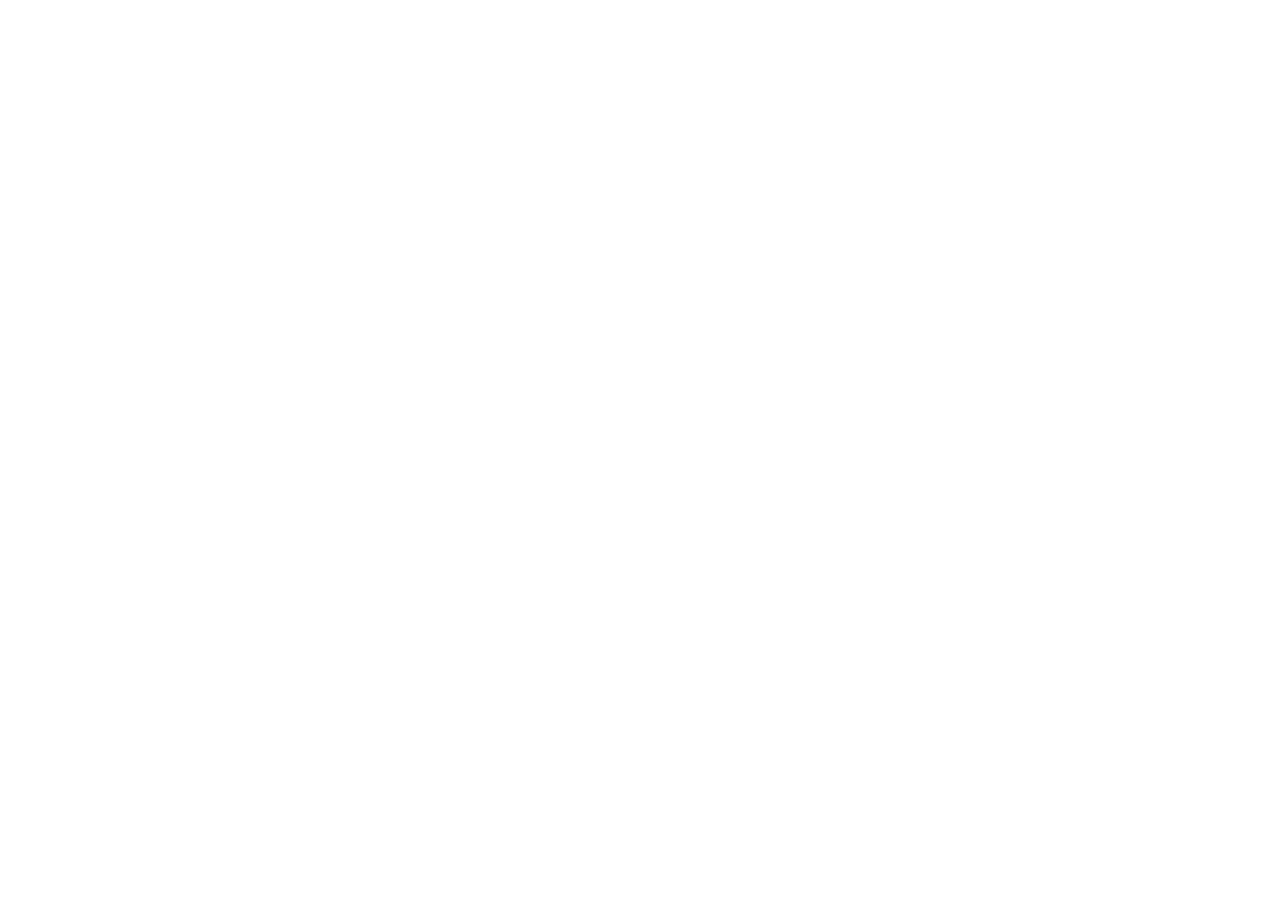
==== index.html @ f2d9a529 "new project" ====
<!DOCTYPE html>
<html lang="en">

<head>
    <meta charset="UTF-8">
    <meta name="viewport" content="width=device-width, initial-scale=1.0">
    <title>Document</title>
</head>

<body>

</body>

</html>
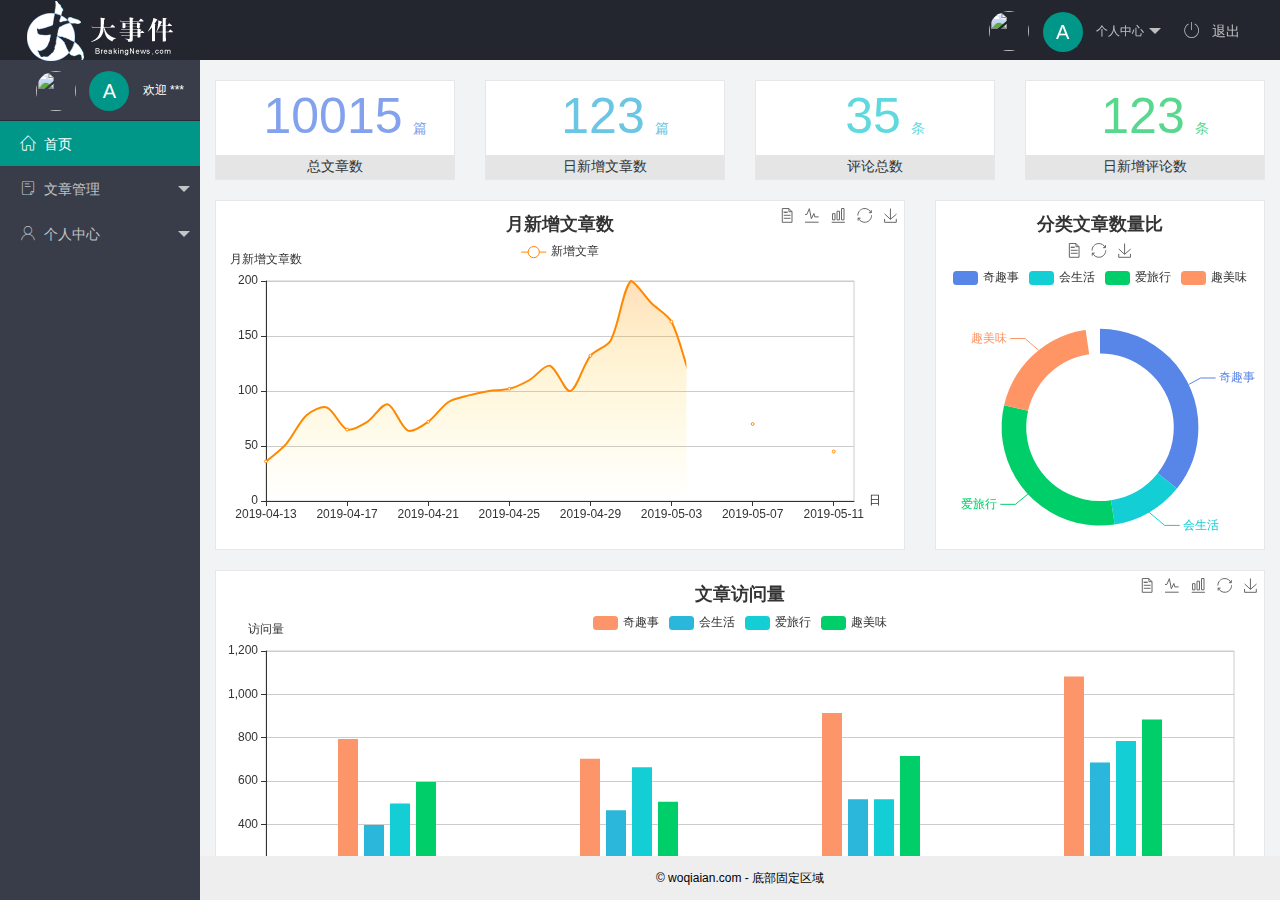
==== commit 29825d9e: "完成了主页功能的开发" ====
--- a/index.html
+++ b/index.html
@@ -4,11 +4,86 @@
 <head>
     <meta charset="UTF-8">
     <meta name="viewport" content="width=device-width, initial-scale=1.0">
-    <title>Document</title>
+    <title>后台主页</title>
+    <!-- 导入layui样式 -->
+    <link rel="stylesheet" href="./assets/lib/layui/css/layui.css" />
+    <!-- 导入第三方字体图标 -->
+    <link rel="stylesheet" href="./assets/fonts/iconfont.css" />
+    <!-- 导入自定义样式 -->
+    <link rel="stylesheet" href="./assets/css/index.css" />
 </head>
 
 <body>
+    <div class="layui-layout layui-layout-admin">
+        <div class="layui-header">
+            <div class="layui-logo">
+                <img src="./assets/images/logo.png" alt="">
+            </div>
+            <!-- 头部区域（可配合layui已有的水平导航） -->
+            <ul class="layui-nav layui-layout-right">
+                <li class="layui-nav-item">
+                    <a href="javascript:;" class="userinfo">
+                        <img src="http://t.cn/RCzsdCq" class="layui-nav-img">
+                        <span class="text-avatar">A</span> 个人中心
+                    </a>
+                    <dl class="layui-nav-child">
+                        <dd><a href="">基本资料</a></dd>
+                        <dd><a href="">更换头象</a></dd>
+                        <dd><a href="">重置密码</a></dd>
+                    </dl>
+                </li>
+                <li class="layui-nav-item"><a href="javascript:;" id="btnLogout"><span class="iconfont icon-tuichu"></span> 退出</a></li>
+            </ul>
+        </div>
 
+        <div class="layui-side layui-bg-black">
+            <div class="layui-side-scroll">
+                <div class="userinfo">
+                    <img src="http://t.cn/RCzsdCq" class="layui-nav-img">
+                    <span class="text-avatar">A</span>
+                    <span id="welcome">欢迎 ***</span>
+                </div>
+                <!-- 左侧导航区域（可配合layui已有的垂直导航） -->
+                <ul class="layui-nav layui-nav-tree" lay-shrink="all">
+                    <li class="layui-nav-item layui-this"><a href="./home/dashboard.html" target="fm"><span class="iconfont icon-home"></span>首页</a></li>
+                    <li class="layui-nav-item">
+                        <a class="" href="javascript:;"><span class="iconfont icon-16"></span>文章管理</a>
+                        <dl class="layui-nav-child">
+                            <dd><a href="javascript:;"><i class="layui-icon layui-icon-app"></i>   文章类别</a></dd>
+                            <dd><a href="javascript:;"><i class="layui-icon layui-icon-app"></i>   文章列表</a></dd>
+                            <dd><a href="javascript:;"><i class="layui-icon layui-icon-app"></i>   文章发布</a></dd>
+                        </dl>
+                    </li>
+                    <li class="layui-nav-item">
+                        <a href="javascript:;"><span class="iconfont icon-user"></span>个人中心</a>
+                        <dl class="layui-nav-child">
+                            <dd><a href="javascript:;"><i class="layui-icon layui-icon-app"></i>   基本资料</a></dd>
+                            <dd><a href="javascript:;"><i class="layui-icon layui-icon-app"></i>   更换头象</a></dd>
+                            <dd><a href="javascript:;"><i class="layui-icon layui-icon-app"></i>   重置密码</a></dd>
+                        </dl>
+                    </li>
+                </ul>
+            </div>
+        </div>
+
+        <div class="layui-body">
+            <!-- 内容主体区域 -->
+            <iframe name="fm" src="./home/dashboard.html" frameborder="0"></iframe>
+        </div>
+
+        <div class="layui-footer">
+            <!-- 底部固定区域 -->
+            © woqiaian.com - 底部固定区域
+        </div>
+    </div>
+
+    <!-- 导入layui  -->
+    <script src="./assets/lib/layui/layui.all.js"></script>
+    <!-- 导入jquery  -->
+    <script src="./assets/lib/jquery.js"></script>
+    <script src="./assets/js/baseAPI.js"></script>
+    <!-- 导入自定义js  -->
+    <script src="./assets/js/index.js"></script>
 </body>
 
 </html>--- a/assets/lib/layui/css/layui.css
+++ b/assets/lib/layui/css/layui.css
@@ -0,0 +1,2 @@
+/** layui-v2.5.5 MIT License By https://www.layui.com */
+ .layui-inline,img{display:inline-block;vertical-align:middle}h1,h2,h3,h4,h5,h6{font-weight:400}.layui-edge,.layui-header,.layui-inline,.layui-main{position:relative}.layui-body,.layui-edge,.layui-elip{overflow:hidden}.layui-btn,.layui-edge,.layui-inline,img{vertical-align:middle}.layui-btn,.layui-disabled,.layui-icon,.layui-unselect{-moz-user-select:none;-webkit-user-select:none;-ms-user-select:none}.layui-elip,.layui-form-checkbox span,.layui-form-pane .layui-form-label{text-overflow:ellipsis;white-space:nowrap}.layui-breadcrumb,.layui-tree-btnGroup{visibility:hidden}blockquote,body,button,dd,div,dl,dt,form,h1,h2,h3,h4,h5,h6,input,li,ol,p,pre,td,textarea,th,ul{margin:0;padding:0;-webkit-tap-highlight-color:rgba(0,0,0,0)}a:active,a:hover{outline:0}img{border:none}li{list-style:none}table{border-collapse:collapse;border-spacing:0}h4,h5,h6{font-size:100%}button,input,optgroup,option,select,textarea{font-family:inherit;font-size:inherit;font-style:inherit;font-weight:inherit;outline:0}pre{white-space:pre-wrap;white-space:-moz-pre-wrap;white-space:-pre-wrap;white-space:-o-pre-wrap;word-wrap:break-word}body{line-height:24px;font:14px Helvetica Neue,Helvetica,PingFang SC,Tahoma,Arial,sans-serif}hr{height:1px;margin:10px 0;border:0;clear:both}a{color:#333;text-decoration:none}a:hover{color:#777}a cite{font-style:normal;*cursor:pointer}.layui-border-box,.layui-border-box *{box-sizing:border-box}.layui-box,.layui-box *{box-sizing:content-box}.layui-clear{clear:both;*zoom:1}.layui-clear:after{content:'\20';clear:both;*zoom:1;display:block;height:0}.layui-inline{*display:inline;*zoom:1}.layui-edge{display:inline-block;width:0;height:0;border-width:6px;border-style:dashed;border-color:transparent}.layui-edge-top{top:-4px;border-bottom-color:#999;border-bottom-style:solid}.layui-edge-right{border-left-color:#999;border-left-style:solid}.layui-edge-bottom{top:2px;border-top-color:#999;border-top-style:solid}.layui-edge-left{border-right-color:#999;border-right-style:solid}.layui-disabled,.layui-disabled:hover{color:#d2d2d2!important;cursor:not-allowed!important}.layui-circle{border-radius:100%}.layui-show{display:block!important}.layui-hide{display:none!important}@font-face{font-family:layui-icon;src:url(../font/iconfont.eot?v=250);src:url(../font/iconfont.eot?v=250#iefix) format('embedded-opentype'),url(../font/iconfont.woff2?v=250) format('woff2'),url(../font/iconfont.woff?v=250) format('woff'),url(../font/iconfont.ttf?v=250) format('truetype'),url(../font/iconfont.svg?v=250#layui-icon) format('svg')}.layui-icon{font-family:layui-icon!important;font-size:16px;font-style:normal;-webkit-font-smoothing:antialiased;-moz-osx-font-smoothing:grayscale}.layui-icon-reply-fill:before{content:"\e611"}.layui-icon-set-fill:before{content:"\e614"}.layui-icon-menu-fill:before{content:"\e60f"}.layui-icon-search:before{content:"\e615"}.layui-icon-share:before{content:"\e641"}.layui-icon-set-sm:before{content:"\e620"}.layui-icon-engine:before{content:"\e628"}.layui-icon-close:before{content:"\1006"}.layui-icon-close-fill:before{content:"\1007"}.layui-icon-chart-screen:before{content:"\e629"}.layui-icon-star:before{content:"\e600"}.layui-icon-circle-dot:before{content:"\e617"}.layui-icon-chat:before{content:"\e606"}.layui-icon-release:before{content:"\e609"}.layui-icon-list:before{content:"\e60a"}.layui-icon-chart:before{content:"\e62c"}.layui-icon-ok-circle:before{content:"\1005"}.layui-icon-layim-theme:before{content:"\e61b"}.layui-icon-table:before{content:"\e62d"}.layui-icon-right:before{content:"\e602"}.layui-icon-left:before{content:"\e603"}.layui-icon-cart-simple:before{content:"\e698"}.layui-icon-face-cry:before{content:"\e69c"}.layui-icon-face-smile:before{content:"\e6af"}.layui-icon-survey:before{content:"\e6b2"}.layui-icon-tree:before{content:"\e62e"}.layui-icon-upload-circle:before{content:"\e62f"}.layui-icon-add-circle:before{content:"\e61f"}.layui-icon-download-circle:before{content:"\e601"}.layui-icon-templeate-1:before{content:"\e630"}.layui-icon-util:before{content:"\e631"}.layui-icon-face-surprised:before{content:"\e664"}.layui-icon-edit:before{content:"\e642"}.layui-icon-speaker:before{content:"\e645"}.layui-icon-down:before{content:"\e61a"}.layui-icon-file:before{content:"\e621"}.layui-icon-layouts:before{content:"\e632"}.layui-icon-rate-half:before{content:"\e6c9"}.layui-icon-add-circle-fine:before{content:"\e608"}.layui-icon-prev-circle:before{content:"\e633"}.layui-icon-read:before{content:"\e705"}.layui-icon-404:before{content:"\e61c"}.layui-icon-carousel:before{content:"\e634"}.layui-icon-help:before{content:"\e607"}.layui-icon-code-circle:before{content:"\e635"}.layui-icon-water:before{content:"\e636"}.layui-icon-username:before{content:"\e66f"}.layui-icon-find-fill:before{content:"\e670"}.layui-icon-about:before{content:"\e60b"}.layui-icon-location:before{content:"\e715"}.layui-icon-up:before{content:"\e619"}.layui-icon-pause:before{content:"\e651"}.layui-icon-date:before{content:"\e637"}.layui-icon-layim-uploadfile:before{content:"\e61d"}.layui-icon-delete:before{content:"\e640"}.layui-icon-play:before{content:"\e652"}.layui-icon-top:before{content:"\e604"}.layui-icon-friends:before{content:"\e612"}.layui-icon-refresh-3:before{content:"\e9aa"}.layui-icon-ok:before{content:"\e605"}.layui-icon-layer:before{content:"\e638"}.layui-icon-face-smile-fine:before{content:"\e60c"}.layui-icon-dollar:before{content:"\e659"}.layui-icon-group:before{content:"\e613"}.layui-icon-layim-download:before{content:"\e61e"}.layui-icon-picture-fine:before{content:"\e60d"}.layui-icon-link:before{content:"\e64c"}.layui-icon-diamond:before{content:"\e735"}.layui-icon-log:before{content:"\e60e"}.layui-icon-rate-solid:before{content:"\e67a"}.layui-icon-fonts-del:before{content:"\e64f"}.layui-icon-unlink:before{content:"\e64d"}.layui-icon-fonts-clear:before{content:"\e639"}.layui-icon-triangle-r:before{content:"\e623"}.layui-icon-circle:before{content:"\e63f"}.layui-icon-radio:before{content:"\e643"}.layui-icon-align-center:before{content:"\e647"}.layui-icon-align-right:before{content:"\e648"}.layui-icon-align-left:before{content:"\e649"}.layui-icon-loading-1:before{content:"\e63e"}.layui-icon-return:before{content:"\e65c"}.layui-icon-fonts-strong:before{content:"\e62b"}.layui-icon-upload:before{content:"\e67c"}.layui-icon-dialogue:before{content:"\e63a"}.layui-icon-video:before{content:"\e6ed"}.layui-icon-headset:before{content:"\e6fc"}.layui-icon-cellphone-fine:before{content:"\e63b"}.layui-icon-add-1:before{content:"\e654"}.layui-icon-face-smile-b:before{content:"\e650"}.layui-icon-fonts-html:before{content:"\e64b"}.layui-icon-form:before{content:"\e63c"}.layui-icon-cart:before{content:"\e657"}.layui-icon-camera-fill:before{content:"\e65d"}.layui-icon-tabs:before{content:"\e62a"}.layui-icon-fonts-code:before{content:"\e64e"}.layui-icon-fire:before{content:"\e756"}.layui-icon-set:before{content:"\e716"}.layui-icon-fonts-u:before{content:"\e646"}.layui-icon-triangle-d:before{content:"\e625"}.layui-icon-tips:before{content:"\e702"}.layui-icon-picture:before{content:"\e64a"}.layui-icon-more-vertical:before{content:"\e671"}.layui-icon-flag:before{content:"\e66c"}.layui-icon-loading:before{content:"\e63d"}.layui-icon-fonts-i:before{content:"\e644"}.layui-icon-refresh-1:before{content:"\e666"}.layui-icon-rmb:before{content:"\e65e"}.layui-icon-home:before{content:"\e68e"}.layui-icon-user:before{content:"\e770"}.layui-icon-notice:before{content:"\e667"}.layui-icon-login-weibo:before{content:"\e675"}.layui-icon-voice:before{content:"\e688"}.layui-icon-upload-drag:before{content:"\e681"}.layui-icon-login-qq:before{content:"\e676"}.layui-icon-snowflake:before{content:"\e6b1"}.layui-icon-file-b:before{content:"\e655"}.layui-icon-template:before{content:"\e663"}.layui-icon-auz:before{content:"\e672"}.layui-icon-console:before{content:"\e665"}.layui-icon-app:before{content:"\e653"}.layui-icon-prev:before{content:"\e65a"}.layui-icon-website:before{content:"\e7ae"}.layui-icon-next:before{content:"\e65b"}.layui-icon-component:before{content:"\e857"}.layui-icon-more:before{content:"\e65f"}.layui-icon-login-wechat:before{content:"\e677"}.layui-icon-shrink-right:before{content:"\e668"}.layui-icon-spread-left:before{content:"\e66b"}.layui-icon-camera:before{content:"\e660"}.layui-icon-note:before{content:"\e66e"}.layui-icon-refresh:before{content:"\e669"}.layui-icon-female:before{content:"\e661"}.layui-icon-male:before{content:"\e662"}.layui-icon-password:before{content:"\e673"}.layui-icon-senior:before{content:"\e674"}.layui-icon-theme:before{content:"\e66a"}.layui-icon-tread:before{content:"\e6c5"}.layui-icon-praise:before{content:"\e6c6"}.layui-icon-star-fill:before{content:"\e658"}.layui-icon-rate:before{content:"\e67b"}.layui-icon-template-1:before{content:"\e656"}.layui-icon-vercode:before{content:"\e679"}.layui-icon-cellphone:before{content:"\e678"}.layui-icon-screen-full:before{content:"\e622"}.layui-icon-screen-restore:before{content:"\e758"}.layui-icon-cols:before{content:"\e610"}.layui-icon-export:before{content:"\e67d"}.layui-icon-print:before{content:"\e66d"}.layui-icon-slider:before{content:"\e714"}.layui-icon-addition:before{content:"\e624"}.layui-icon-subtraction:before{content:"\e67e"}.layui-icon-service:before{content:"\e626"}.layui-icon-transfer:before{content:"\e691"}.layui-main{width:1140px;margin:0 auto}.layui-header{z-index:1000;height:60px}.layui-header a:hover{transition:all .5s;-webkit-transition:all .5s}.layui-side{position:fixed;left:0;top:0;bottom:0;z-index:999;width:200px;overflow-x:hidden}.layui-side-scroll{position:relative;width:220px;height:100%;overflow-x:hidden}.layui-body{position:absolute;left:200px;right:0;top:0;bottom:0;z-index:998;width:auto;overflow-y:auto;box-sizing:border-box}.layui-layout-body{overflow:hidden}.layui-layout-admin .layui-header{background-color:#23262E}.layui-layout-admin .layui-side{top:60px;width:200px;overflow-x:hidden}.layui-layout-admin .layui-body{position:fixed;top:60px;bottom:44px}.layui-layout-admin .layui-main{width:auto;margin:0 15px}.layui-layout-admin .layui-footer{position:fixed;left:200px;right:0;bottom:0;height:44px;line-height:44px;padding:0 15px;background-color:#eee}.layui-layout-admin .layui-logo{position:absolute;left:0;top:0;width:200px;height:100%;line-height:60px;text-align:center;color:#009688;font-size:16px}.layui-layout-admin .layui-header .layui-nav{background:0 0}.layui-layout-left{position:absolute!important;left:200px;top:0}.layui-layout-right{position:absolute!important;right:0;top:0}.layui-container{position:relative;margin:0 auto;padding:0 15px;box-sizing:border-box}.layui-fluid{position:relative;margin:0 auto;padding:0 15px}.layui-row:after,.layui-row:before{content:'';display:block;clear:both}.layui-col-lg1,.layui-col-lg10,.layui-col-lg11,.layui-col-lg12,.layui-col-lg2,.layui-col-lg3,.layui-col-lg4,.layui-col-lg5,.layui-col-lg6,.layui-col-lg7,.layui-col-lg8,.layui-col-lg9,.layui-col-md1,.layui-col-md10,.layui-col-md11,.layui-col-md12,.layui-col-md2,.layui-col-md3,.layui-col-md4,.layui-col-md5,.layui-col-md6,.layui-col-md7,.layui-col-md8,.layui-col-md9,.layui-col-sm1,.layui-col-sm10,.layui-col-sm11,.layui-col-sm12,.layui-col-sm2,.layui-col-sm3,.layui-col-sm4,.layui-col-sm5,.layui-col-sm6,.layui-col-sm7,.layui-col-sm8,.layui-col-sm9,.layui-col-xs1,.layui-col-xs10,.layui-col-xs11,.layui-col-xs12,.layui-col-xs2,.layui-col-xs3,.layui-col-xs4,.layui-col-xs5,.layui-col-xs6,.layui-col-xs7,.layui-col-xs8,.layui-col-xs9{position:relative;display:block;box-sizing:border-box}.layui-col-xs1,.layui-col-xs10,.layui-col-xs11,.layui-col-xs12,.layui-col-xs2,.layui-col-xs3,.layui-col-xs4,.layui-col-xs5,.layui-col-xs6,.layui-col-xs7,.layui-col-xs8,.layui-col-xs9{float:left}.layui-col-xs1{width:8.33333333%}.layui-col-xs2{width:16.66666667%}.layui-col-xs3{width:25%}.layui-col-xs4{width:33.33333333%}.layui-col-xs5{width:41.66666667%}.layui-col-xs6{width:50%}.layui-col-xs7{width:58.33333333%}.layui-col-xs8{width:66.66666667%}.layui-col-xs9{width:75%}.layui-col-xs10{width:83.33333333%}.layui-col-xs11{width:91.66666667%}.layui-col-xs12{width:100%}.layui-col-xs-offset1{margin-left:8.33333333%}.layui-col-xs-offset2{margin-left:16.66666667%}.layui-col-xs-offset3{margin-left:25%}.layui-col-xs-offset4{margin-left:33.33333333%}.layui-col-xs-offset5{margin-left:41.66666667%}.layui-col-xs-offset6{margin-left:50%}.layui-col-xs-offset7{margin-left:58.33333333%}.layui-col-xs-offset8{margin-left:66.66666667%}.layui-col-xs-offset9{margin-left:75%}.layui-col-xs-offset10{margin-left:83.33333333%}.layui-col-xs-offset11{margin-left:91.66666667%}.layui-col-xs-offset12{margin-left:100%}@media screen and (max-width:768px){.layui-hide-xs{display:none!important}.layui-show-xs-block{display:block!important}.layui-show-xs-inline{display:inline!important}.layui-show-xs-inline-block{display:inline-block!important}}@media screen and (min-width:768px){.layui-container{width:750px}.layui-hide-sm{display:none!important}.layui-show-sm-block{display:block!important}.layui-show-sm-inline{display:inline!important}.layui-show-sm-inline-block{display:inline-block!important}.layui-col-sm1,.layui-col-sm10,.layui-col-sm11,.layui-col-sm12,.layui-col-sm2,.layui-col-sm3,.layui-col-sm4,.layui-col-sm5,.layui-col-sm6,.layui-col-sm7,.layui-col-sm8,.layui-col-sm9{float:left}.layui-col-sm1{width:8.33333333%}.layui-col-sm2{width:16.66666667%}.layui-col-sm3{width:25%}.layui-col-sm4{width:33.33333333%}.layui-col-sm5{width:41.66666667%}.layui-col-sm6{width:50%}.layui-col-sm7{width:58.33333333%}.layui-col-sm8{width:66.66666667%}.layui-col-sm9{width:75%}.layui-col-sm10{width:83.33333333%}.layui-col-sm11{width:91.66666667%}.layui-col-sm12{width:100%}.layui-col-sm-offset1{margin-left:8.33333333%}.layui-col-sm-offset2{margin-left:16.66666667%}.layui-col-sm-offset3{margin-left:25%}.layui-col-sm-offset4{margin-left:33.33333333%}.layui-col-sm-offset5{margin-left:41.66666667%}.layui-col-sm-offset6{margin-left:50%}.layui-col-sm-offset7{margin-left:58.33333333%}.layui-col-sm-offset8{margin-left:66.66666667%}.layui-col-sm-offset9{margin-left:75%}.layui-col-sm-offset10{margin-left:83.33333333%}.layui-col-sm-offset11{margin-left:91.66666667%}.layui-col-sm-offset12{margin-left:100%}}@media screen and (min-width:992px){.layui-container{width:970px}.layui-hide-md{display:none!important}.layui-show-md-block{display:block!important}.layui-show-md-inline{display:inline!important}.layui-show-md-inline-block{display:inline-block!important}.layui-col-md1,.layui-col-md10,.layui-col-md11,.layui-col-md12,.layui-col-md2,.layui-col-md3,.layui-col-md4,.layui-col-md5,.layui-col-md6,.layui-col-md7,.layui-col-md8,.layui-col-md9{float:left}.layui-col-md1{width:8.33333333%}.layui-col-md2{width:16.66666667%}.layui-col-md3{width:25%}.layui-col-md4{width:33.33333333%}.layui-col-md5{width:41.66666667%}.layui-col-md6{width:50%}.layui-col-md7{width:58.33333333%}.layui-col-md8{width:66.66666667%}.layui-col-md9{width:75%}.layui-col-md10{width:83.33333333%}.layui-col-md11{width:91.66666667%}.layui-col-md12{width:100%}.layui-col-md-offset1{margin-left:8.33333333%}.layui-col-md-offset2{margin-left:16.66666667%}.layui-col-md-offset3{margin-left:25%}.layui-col-md-offset4{margin-left:33.33333333%}.layui-col-md-offset5{margin-left:41.66666667%}.layui-col-md-offset6{margin-left:50%}.layui-col-md-offset7{margin-left:58.33333333%}.layui-col-md-offset8{margin-left:66.66666667%}.layui-col-md-offset9{margin-left:75%}.layui-col-md-offset10{margin-left:83.33333333%}.layui-col-md-offset11{margin-left:91.66666667%}.layui-col-md-offset12{margin-left:100%}}@media screen and (min-width:1200px){.layui-container{width:1170px}.layui-hide-lg{display:none!important}.layui-show-lg-block{display:block!important}.layui-show-lg-inline{display:inline!important}.layui-show-lg-inline-block{display:inline-block!important}.layui-col-lg1,.layui-col-lg10,.layui-col-lg11,.layui-col-lg12,.layui-col-lg2,.layui-col-lg3,.layui-col-lg4,.layui-col-lg5,.layui-col-lg6,.layui-col-lg7,.layui-col-lg8,.layui-col-lg9{float:left}.layui-col-lg1{width:8.33333333%}.layui-col-lg2{width:16.66666667%}.layui-col-lg3{width:25%}.layui-col-lg4{width:33.33333333%}.layui-col-lg5{width:41.66666667%}.layui-col-lg6{width:50%}.layui-col-lg7{width:58.33333333%}.layui-col-lg8{width:66.66666667%}.layui-col-lg9{width:75%}.layui-col-lg10{width:83.33333333%}.layui-col-lg11{width:91.66666667%}.layui-col-lg12{width:100%}.layui-col-lg-offset1{margin-left:8.33333333%}.layui-col-lg-offset2{margin-left:16.66666667%}.layui-col-lg-offset3{margin-left:25%}.layui-col-lg-offset4{margin-left:33.33333333%}.layui-col-lg-offset5{margin-left:41.66666667%}.layui-col-lg-offset6{margin-left:50%}.layui-col-lg-offset7{margin-left:58.33333333%}.layui-col-lg-offset8{margin-left:66.66666667%}.layui-col-lg-offset9{margin-left:75%}.layui-col-lg-offset10{margin-left:83.33333333%}.layui-col-lg-offset11{margin-left:91.66666667%}.layui-col-lg-offset12{margin-left:100%}}.layui-col-space1{margin:-.5px}.layui-col-space1>*{padding:.5px}.layui-col-space3{margin:-1.5px}.layui-col-space3>*{padding:1.5px}.layui-col-space5{margin:-2.5px}.layui-col-space5>*{padding:2.5px}.layui-col-space8{margin:-3.5px}.layui-col-space8>*{padding:3.5px}.layui-col-space10{margin:-5px}.layui-col-space10>*{padding:5px}.layui-col-space12{margin:-6px}.layui-col-space12>*{padding:6px}.layui-col-space15{margin:-7.5px}.layui-col-space15>*{padding:7.5px}.layui-col-space18{margin:-9px}.layui-col-space18>*{padding:9px}.layui-col-space20{margin:-10px}.layui-col-space20>*{padding:10px}.layui-col-space22{margin:-11px}.layui-col-space22>*{padding:11px}.layui-col-space25{margin:-12.5px}.layui-col-space25>*{padding:12.5px}.layui-col-space30{margin:-15px}.layui-col-space30>*{padding:15px}.layui-btn,.layui-input,.layui-select,.layui-textarea,.layui-upload-button{outline:0;-webkit-appearance:none;transition:all .3s;-webkit-transition:all .3s;box-sizing:border-box}.layui-elem-quote{margin-bottom:10px;padding:15px;line-height:22px;border-left:5px solid #009688;border-radius:0 2px 2px 0;background-color:#f2f2f2}.layui-quote-nm{border-style:solid;border-width:1px 1px 1px 5px;background:0 0}.layui-elem-field{margin-bottom:10px;padding:0;border-width:1px;border-style:solid}.layui-elem-field legend{margin-left:20px;padding:0 10px;font-size:20px;font-weight:300}.layui-field-title{margin:10px 0 20px;border-width:1px 0 0}.layui-field-box{padding:10px 15px}.layui-field-title .layui-field-box{padding:10px 0}.layui-progress{position:relative;height:6px;border-radius:20px;background-color:#e2e2e2}.layui-progress-bar{position:absolute;left:0;top:0;width:0;max-width:100%;height:6px;border-radius:20px;text-align:right;background-color:#5FB878;transition:all .3s;-webkit-transition:all .3s}.layui-progress-big,.layui-progress-big .layui-progress-bar{height:18px;line-height:18px}.layui-progress-text{position:relative;top:-20px;line-height:18px;font-size:12px;color:#666}.layui-progress-big .layui-progress-text{position:static;padding:0 10px;color:#fff}.layui-collapse{border-width:1px;border-style:solid;border-radius:2px}.layui-colla-content,.layui-colla-item{border-top-width:1px;border-top-style:solid}.layui-colla-item:first-child{border-top:none}.layui-colla-title{position:relative;height:42px;line-height:42px;padding:0 15px 0 35px;color:#333;background-color:#f2f2f2;cursor:pointer;font-size:14px;overflow:hidden}.layui-colla-content{display:none;padding:10px 15px;line-height:22px;color:#666}.layui-colla-icon{position:absolute;left:15px;top:0;font-size:14px}.layui-card{margin-bottom:15px;border-radius:2px;background-color:#fff;box-shadow:0 1px 2px 0 rgba(0,0,0,.05)}.layui-card:last-child{margin-bottom:0}.layui-card-header{position:relative;height:42px;line-height:42px;padding:0 15px;border-bottom:1px solid #f6f6f6;color:#333;border-radius:2px 2px 0 0;font-size:14px}.layui-bg-black,.layui-bg-blue,.layui-bg-cyan,.layui-bg-green,.layui-bg-orange,.layui-bg-red{color:#fff!important}.layui-card-body{position:relative;padding:10px 15px;line-height:24px}.layui-card-body[pad15]{padding:15px}.layui-card-body[pad20]{padding:20px}.layui-card-body .layui-table{margin:5px 0}.layui-card .layui-tab{margin:0}.layui-panel-window{position:relative;padding:15px;border-radius:0;border-top:5px solid #E6E6E6;background-color:#fff}.layui-auxiliar-moving{position:fixed;left:0;right:0;top:0;bottom:0;width:100%;height:100%;background:0 0;z-index:9999999999}.layui-form-label,.layui-form-mid,.layui-form-select,.layui-input-block,.layui-input-inline,.layui-textarea{position:relative}.layui-bg-red{background-color:#FF5722!important}.layui-bg-orange{background-color:#FFB800!important}.layui-bg-green{background-color:#009688!important}.layui-bg-cyan{background-color:#2F4056!important}.layui-bg-blue{background-color:#1E9FFF!important}.layui-bg-black{background-color:#393D49!important}.layui-bg-gray{background-color:#eee!important;color:#666!important}.layui-badge-rim,.layui-colla-content,.layui-colla-item,.layui-collapse,.layui-elem-field,.layui-form-pane .layui-form-item[pane],.layui-form-pane .layui-form-label,.layui-input,.layui-layedit,.layui-layedit-tool,.layui-quote-nm,.layui-select,.layui-tab-bar,.layui-tab-card,.layui-tab-title,.layui-tab-title .layui-this:after,.layui-textarea{border-color:#e6e6e6}.layui-timeline-item:before,hr{background-color:#e6e6e6}.layui-text{line-height:22px;font-size:14px;color:#666}.layui-text h1,.layui-text h2,.layui-text h3{font-weight:500;color:#333}.layui-text h1{font-size:30px}.layui-text h2{font-size:24px}.layui-text h3{font-size:18px}.layui-text a:not(.layui-btn){color:#01AAED}.layui-text a:not(.layui-btn):hover{text-decoration:underline}.layui-text ul{padding:5px 0 5px 15px}.layui-text ul li{margin-top:5px;list-style-type:disc}.layui-text em,.layui-word-aux{color:#999!important;padding:0 5px!important}.layui-btn{display:inline-block;height:38px;line-height:38px;padding:0 18px;background-color:#009688;color:#fff;white-space:nowrap;text-align:center;font-size:14px;border:none;border-radius:2px;cursor:pointer}.layui-btn:hover{opacity:.8;filter:alpha(opacity=80);color:#fff}.layui-btn:active{opacity:1;filter:alpha(opacity=100)}.layui-btn+.layui-btn{margin-left:10px}.layui-btn-container{font-size:0}.layui-btn-container .layui-btn{margin-right:10px;margin-bottom:10px}.layui-btn-container .layui-btn+.layui-btn{margin-left:0}.layui-table .layui-btn-container .layui-btn{margin-bottom:9px}.layui-btn-radius{border-radius:100px}.layui-btn .layui-icon{margin-right:3px;font-size:18px;vertical-align:bottom;vertical-align:middle\9}.layui-btn-primary{border:1px solid #C9C9C9;background-color:#fff;color:#555}.layui-btn-primary:hover{border-color:#009688;color:#333}.layui-btn-normal{background-color:#1E9FFF}.layui-btn-warm{background-color:#FFB800}.layui-btn-danger{background-color:#FF5722}.layui-btn-checked{background-color:#5FB878}.layui-btn-disabled,.layui-btn-disabled:active,.layui-btn-disabled:hover{border:1px solid #e6e6e6;background-color:#FBFBFB;color:#C9C9C9;cursor:not-allowed;opacity:1}.layui-btn-lg{height:44px;line-height:44px;padding:0 25px;font-size:16px}.layui-btn-sm{height:30px;line-height:30px;padding:0 10px;font-size:12px}.layui-btn-sm i{font-size:16px!important}.layui-btn-xs{height:22px;line-height:22px;padding:0 5px;font-size:12px}.layui-btn-xs i{font-size:14px!important}.layui-btn-group{display:inline-block;vertical-align:middle;font-size:0}.layui-btn-group .layui-btn{margin-left:0!important;margin-right:0!important;border-left:1px solid rgba(255,255,255,.5);border-radius:0}.layui-btn-group .layui-btn-primary{border-left:none}.layui-btn-group .layui-btn-primary:hover{border-color:#C9C9C9;color:#009688}.layui-btn-group .layui-btn:first-child{border-left:none;border-radius:2px 0 0 2px}.layui-btn-group .layui-btn-primary:first-child{border-left:1px solid #c9c9c9}.layui-btn-group .layui-btn:last-child{border-radius:0 2px 2px 0}.layui-btn-group .layui-btn+.layui-btn{margin-left:0}.layui-btn-group+.layui-btn-group{margin-left:10px}.layui-btn-fluid{width:100%}.layui-input,.layui-select,.layui-textarea{height:38px;line-height:1.3;line-height:38px\9;border-width:1px;border-style:solid;background-color:#fff;border-radius:2px}.layui-input::-webkit-input-placeholder,.layui-select::-webkit-input-placeholder,.layui-textarea::-webkit-input-placeholder{line-height:1.3}.layui-input,.layui-textarea{display:block;width:100%;padding-left:10px}.layui-input:hover,.layui-textarea:hover{border-color:#D2D2D2!important}.layui-input:focus,.layui-textarea:focus{border-color:#C9C9C9!important}.layui-textarea{min-height:100px;height:auto;line-height:20px;padding:6px 10px;resize:vertical}.layui-select{padding:0 10px}.layui-form input[type=checkbox],.layui-form input[type=radio],.layui-form select{display:none}.layui-form [lay-ignore]{display:initial}.layui-form-item{margin-bottom:15px;clear:both;*zoom:1}.layui-form-item:after{content:'\20';clear:both;*zoom:1;display:block;height:0}.layui-form-label{float:left;display:block;padding:9px 15px;width:80px;font-weight:400;line-height:20px;text-align:right}.layui-form-label-col{display:block;float:none;padding:9px 0;line-height:20px;text-align:left}.layui-form-item .layui-inline{margin-bottom:5px;margin-right:10px}.layui-input-block{margin-left:110px;min-height:36px}.layui-input-inline{display:inline-block;vertical-align:middle}.layui-form-item .layui-input-inline{float:left;width:190px;margin-right:10px}.layui-form-text .layui-input-inline{width:auto}.layui-form-mid{float:left;display:block;padding:9px 0!important;line-height:20px;margin-right:10px}.layui-form-danger+.layui-form-select .layui-input,.layui-form-danger:focus{border-color:#FF5722!important}.layui-form-select .layui-input{padding-right:30px;cursor:pointer}.layui-form-select .layui-edge{position:absolute;right:10px;top:50%;margin-top:-3px;cursor:pointer;border-width:6px;border-top-color:#c2c2c2;border-top-style:solid;transition:all .3s;-webkit-transition:all .3s}.layui-form-select dl{display:none;position:absolute;left:0;top:42px;padding:5px 0;z-index:899;min-width:100%;border:1px solid #d2d2d2;max-height:300px;overflow-y:auto;background-color:#fff;border-radius:2px;box-shadow:0 2px 4px rgba(0,0,0,.12);box-sizing:border-box}.layui-form-select dl dd,.layui-form-select dl dt{padding:0 10px;line-height:36px;white-space:nowrap;overflow:hidden;text-overflow:ellipsis}.layui-form-select dl dt{font-size:12px;color:#999}.layui-form-select dl dd{cursor:pointer}.layui-form-select dl dd:hover{background-color:#f2f2f2;-webkit-transition:.5s all;transition:.5s all}.layui-form-select .layui-select-group dd{padding-left:20px}.layui-form-select dl dd.layui-select-tips{padding-left:10px!important;color:#999}.layui-form-select dl dd.layui-this{background-color:#5FB878;color:#fff}.layui-form-checkbox,.layui-form-select dl dd.layui-disabled{background-color:#fff}.layui-form-selected dl{display:block}.layui-form-checkbox,.layui-form-checkbox *,.layui-form-switch{display:inline-block;vertical-align:middle}.layui-form-selected .layui-edge{margin-top:-9px;-webkit-transform:rotate(180deg);transform:rotate(180deg);margin-top:-3px\9}:root .layui-form-selected .layui-edge{margin-top:-9px\0/IE9}.layui-form-selectup dl{top:auto;bottom:42px}.layui-select-none{margin:5px 0;text-align:center;color:#999}.layui-select-disabled .layui-disabled{border-color:#eee!important}.layui-select-disabled .layui-edge{border-top-color:#d2d2d2}.layui-form-checkbox{position:relative;height:30px;line-height:30px;margin-right:10px;padding-right:30px;cursor:pointer;font-size:0;-webkit-transition:.1s linear;transition:.1s linear;box-sizing:border-box}.layui-form-checkbox span{padding:0 10px;height:100%;font-size:14px;border-radius:2px 0 0 2px;background-color:#d2d2d2;color:#fff;overflow:hidden}.layui-form-checkbox:hover span{background-color:#c2c2c2}.layui-form-checkbox i{position:absolute;right:0;top:0;width:30px;height:28px;border:1px solid #d2d2d2;border-left:none;border-radius:0 2px 2px 0;color:#fff;font-size:20px;text-align:center}.layui-form-checkbox:hover i{border-color:#c2c2c2;color:#c2c2c2}.layui-form-checked,.layui-form-checked:hover{border-color:#5FB878}.layui-form-checked span,.layui-form-checked:hover span{background-color:#5FB878}.layui-form-checked i,.layui-form-checked:hover i{color:#5FB878}.layui-form-item .layui-form-checkbox{margin-top:4px}.layui-form-checkbox[lay-skin=primary]{height:auto!important;line-height:normal!important;min-width:18px;min-height:18px;border:none!important;margin-right:0;padding-left:28px;padding-right:0;background:0 0}.layui-form-checkbox[lay-skin=primary] span{padding-left:0;padding-right:15px;line-height:18px;background:0 0;color:#666}.layui-form-checkbox[lay-skin=primary] i{right:auto;left:0;width:16px;height:16px;line-height:16px;border:1px solid #d2d2d2;font-size:12px;border-radius:2px;background-color:#fff;-webkit-transition:.1s linear;transition:.1s linear}.layui-form-checkbox[lay-skin=primary]:hover i{border-color:#5FB878;color:#fff}.layui-form-checked[lay-skin=primary] i{border-color:#5FB878!important;background-color:#5FB878;color:#fff}.layui-checkbox-disbaled[lay-skin=primary] span{background:0 0!important;color:#c2c2c2}.layui-checkbox-disbaled[lay-skin=primary]:hover i{border-color:#d2d2d2}.layui-form-item .layui-form-checkbox[lay-skin=primary]{margin-top:10px}.layui-form-switch{position:relative;height:22px;line-height:22px;min-width:35px;padding:0 5px;margin-top:8px;border:1px solid #d2d2d2;border-radius:20px;cursor:pointer;background-color:#fff;-webkit-transition:.1s linear;transition:.1s linear}.layui-form-switch i{position:absolute;left:5px;top:3px;width:16px;height:16px;border-radius:20px;background-color:#d2d2d2;-webkit-transition:.1s linear;transition:.1s linear}.layui-form-switch em{position:relative;top:0;width:25px;margin-left:21px;padding:0!important;text-align:center!important;color:#999!important;font-style:normal!important;font-size:12px}.layui-form-onswitch{border-color:#5FB878;background-color:#5FB878}.layui-checkbox-disbaled,.layui-checkbox-disbaled i{border-color:#e2e2e2!important}.layui-form-onswitch i{left:100%;margin-left:-21px;background-color:#fff}.layui-form-onswitch em{margin-left:5px;margin-right:21px;color:#fff!important}.layui-checkbox-disbaled span{background-color:#e2e2e2!important}.layui-checkbox-disbaled:hover i{color:#fff!important}[lay-radio]{display:none}.layui-form-radio,.layui-form-radio *{display:inline-block;vertical-align:middle}.layui-form-radio{line-height:28px;margin:6px 10px 0 0;padding-right:10px;cursor:pointer;font-size:0}.layui-form-radio *{font-size:14px}.layui-form-radio>i{margin-right:8px;font-size:22px;color:#c2c2c2}.layui-form-radio>i:hover,.layui-form-radioed>i{color:#5FB878}.layui-radio-disbaled>i{color:#e2e2e2!important}.layui-form-pane .layui-form-label{width:110px;padding:8px 15px;height:38px;line-height:20px;border-width:1px;border-style:solid;border-radius:2px 0 0 2px;text-align:center;background-color:#FBFBFB;overflow:hidden;box-sizing:border-box}.layui-form-pane .layui-input-inline{margin-left:-1px}.layui-form-pane .layui-input-block{margin-left:110px;left:-1px}.layui-form-pane .layui-input{border-radius:0 2px 2px 0}.layui-form-pane .layui-form-text .layui-form-label{float:none;width:100%;border-radius:2px;box-sizing:border-box;text-align:left}.layui-form-pane .layui-form-text .layui-input-inline{display:block;margin:0;top:-1px;clear:both}.layui-form-pane .layui-form-text .layui-input-block{margin:0;left:0;top:-1px}.layui-form-pane .layui-form-text .layui-textarea{min-height:100px;border-radius:0 0 2px 2px}.layui-form-pane .layui-form-checkbox{margin:4px 0 4px 10px}.layui-form-pane .layui-form-radio,.layui-form-pane .layui-form-switch{margin-top:6px;margin-left:10px}.layui-form-pane .layui-form-item[pane]{position:relative;border-width:1px;border-style:solid}.layui-form-pane .layui-form-item[pane] .layui-form-label{position:absolute;left:0;top:0;height:100%;border-width:0 1px 0 0}.layui-form-pane .layui-form-item[pane] .layui-input-inline{margin-left:110px}@media screen and (max-width:450px){.layui-form-item .layui-form-label{text-overflow:ellipsis;overflow:hidden;white-space:nowrap}.layui-form-item .layui-inline{display:block;margin-right:0;margin-bottom:20px;clear:both}.layui-form-item .layui-inline:after{content:'\20';clear:both;display:block;height:0}.layui-form-item .layui-input-inline{display:block;float:none;left:-3px;width:auto;margin:0 0 10px 112px}.layui-form-item .layui-input-inline+.layui-form-mid{margin-left:110px;top:-5px;padding:0}.layui-form-item .layui-form-checkbox{margin-right:5px;margin-bottom:5px}}.layui-layedit{border-width:1px;border-style:solid;border-radius:2px}.layui-layedit-tool{padding:3px 5px;border-bottom-width:1px;border-bottom-style:solid;font-size:0}.layedit-tool-fixed{position:fixed;top:0;border-top:1px solid #e2e2e2}.layui-layedit-tool .layedit-tool-mid,.layui-layedit-tool .layui-icon{display:inline-block;vertical-align:middle;text-align:center;font-size:14px}.layui-layedit-tool .layui-icon{position:relative;width:32px;height:30px;line-height:30px;margin:3px 5px;color:#777;cursor:pointer;border-radius:2px}.layui-layedit-tool .layui-icon:hover{color:#393D49}.layui-layedit-tool .layui-icon:active{color:#000}.layui-layedit-tool .layedit-tool-active{background-color:#e2e2e2;color:#000}.layui-layedit-tool .layui-disabled,.layui-layedit-tool .layui-disabled:hover{color:#d2d2d2;cursor:not-allowed}.layui-layedit-tool .layedit-tool-mid{width:1px;height:18px;margin:0 10px;background-color:#d2d2d2}.layedit-tool-html{width:50px!important;font-size:30px!important}.layedit-tool-b,.layedit-tool-code,.layedit-tool-help{font-size:16px!important}.layedit-tool-d,.layedit-tool-face,.layedit-tool-image,.layedit-tool-unlink{font-size:18px!important}.layedit-tool-image input{position:absolute;font-size:0;left:0;top:0;width:100%;height:100%;opacity:.01;filter:Alpha(opacity=1);cursor:pointer}.layui-layedit-iframe iframe{display:block;width:100%}#LAY_layedit_code{overflow:hidden}.layui-laypage{display:inline-block;*display:inline;*zoom:1;vertical-align:middle;margin:10px 0;font-size:0}.layui-laypage>a:first-child,.layui-laypage>a:first-child em{border-radius:2px 0 0 2px}.layui-laypage>a:last-child,.layui-laypage>a:last-child em{border-radius:0 2px 2px 0}.layui-laypage>:first-child{margin-left:0!important}.layui-laypage>:last-child{margin-right:0!important}.layui-laypage a,.layui-laypage button,.layui-laypage input,.layui-laypage select,.layui-laypage span{border:1px solid #e2e2e2}.layui-laypage a,.layui-laypage span{display:inline-block;*display:inline;*zoom:1;vertical-align:middle;padding:0 15px;height:28px;line-height:28px;margin:0 -1px 5px 0;background-color:#fff;color:#333;font-size:12px}.layui-flow-more a *,.layui-laypage input,.layui-table-view select[lay-ignore]{display:inline-block}.layui-laypage a:hover{color:#009688}.layui-laypage em{font-style:normal}.layui-laypage .layui-laypage-spr{color:#999;font-weight:700}.layui-laypage a{text-decoration:none}.layui-laypage .layui-laypage-curr{position:relative}.layui-laypage .layui-laypage-curr em{position:relative;color:#fff}.layui-laypage .layui-laypage-curr .layui-laypage-em{position:absolute;left:-1px;top:-1px;padding:1px;width:100%;height:100%;background-color:#009688}.layui-laypage-em{border-radius:2px}.layui-laypage-next em,.layui-laypage-prev em{font-family:Sim sun;font-size:16px}.layui-laypage .layui-laypage-count,.layui-laypage .layui-laypage-limits,.layui-laypage .layui-laypage-refresh,.layui-laypage .layui-laypage-skip{margin-left:10px;margin-right:10px;padding:0;border:none}.layui-laypage .layui-laypage-limits,.layui-laypage .layui-laypage-refresh{vertical-align:top}.layui-laypage .layui-laypage-refresh i{font-size:18px;cursor:pointer}.layui-laypage select{height:22px;padding:3px;border-radius:2px;cursor:pointer}.layui-laypage .layui-laypage-skip{height:30px;line-height:30px;color:#999}.layui-laypage button,.layui-laypage input{height:30px;line-height:30px;border-radius:2px;vertical-align:top;background-color:#fff;box-sizing:border-box}.layui-laypage input{width:40px;margin:0 10px;padding:0 3px;text-align:center}.layui-laypage input:focus,.layui-laypage select:focus{border-color:#009688!important}.layui-laypage button{margin-left:10px;padding:0 10px;cursor:pointer}.layui-table,.layui-table-view{margin:10px 0}.layui-flow-more{margin:10px 0;text-align:center;color:#999;font-size:14px}.layui-flow-more a{height:32px;line-height:32px}.layui-flow-more a *{vertical-align:top}.layui-flow-more a cite{padding:0 20px;border-radius:3px;background-color:#eee;color:#333;font-style:normal}.layui-flow-more a cite:hover{opacity:.8}.layui-flow-more a i{font-size:30px;color:#737383}.layui-table{width:100%;background-color:#fff;color:#666}.layui-table tr{transition:all .3s;-webkit-transition:all .3s}.layui-table th{text-align:left;font-weight:400}.layui-table tbody tr:hover,.layui-table thead tr,.layui-table-click,.layui-table-header,.layui-table-hover,.layui-table-mend,.layui-table-patch,.layui-table-tool,.layui-table-total,.layui-table-total tr,.layui-table[lay-even] tr:nth-child(even){background-color:#f2f2f2}.layui-table td,.layui-table th,.layui-table-col-set,.layui-table-fixed-r,.layui-table-grid-down,.layui-table-header,.layui-table-page,.layui-table-tips-main,.layui-table-tool,.layui-table-total,.layui-table-view,.layui-table[lay-skin=line],.layui-table[lay-skin=row]{border-width:1px;border-style:solid;border-color:#e6e6e6}.layui-table td,.layui-table th{position:relative;padding:9px 15px;min-height:20px;line-height:20px;font-size:14px}.layui-table[lay-skin=line] td,.layui-table[lay-skin=line] th{border-width:0 0 1px}.layui-table[lay-skin=row] td,.layui-table[lay-skin=row] th{border-width:0 1px 0 0}.layui-table[lay-skin=nob] td,.layui-table[lay-skin=nob] th{border:none}.layui-table img{max-width:100px}.layui-table[lay-size=lg] td,.layui-table[lay-size=lg] th{padding:15px 30px}.layui-table-view .layui-table[lay-size=lg] .layui-table-cell{height:40px;line-height:40px}.layui-table[lay-size=sm] td,.layui-table[lay-size=sm] th{font-size:12px;padding:5px 10px}.layui-table-view .layui-table[lay-size=sm] .layui-table-cell{height:20px;line-height:20px}.layui-table[lay-data]{display:none}.layui-table-box{position:relative;overflow:hidden}.layui-table-view .layui-table{position:relative;width:auto;margin:0}.layui-table-view .layui-table[lay-skin=line]{border-width:0 1px 0 0}.layui-table-view .layui-table[lay-skin=row]{border-width:0 0 1px}.layui-table-view .layui-table td,.layui-table-view .layui-table th{padding:5px 0;border-top:none;border-left:none}.layui-table-view .layui-table th.layui-unselect .layui-table-cell span{cursor:pointer}.layui-table-view .layui-table td{cursor:default}.layui-table-view .layui-table td[data-edit=text]{cursor:text}.layui-table-view .layui-form-checkbox[lay-skin=primary] i{width:18px;height:18px}.layui-table-view .layui-form-radio{line-height:0;padding:0}.layui-table-view .layui-form-radio>i{margin:0;font-size:20px}.layui-table-init{position:absolute;left:0;top:0;width:100%;height:100%;text-align:center;z-index:110}.layui-table-init .layui-icon{position:absolute;left:50%;top:50%;margin:-15px 0 0 -15px;font-size:30px;color:#c2c2c2}.layui-table-header{border-width:0 0 1px;overflow:hidden}.layui-table-header .layui-table{margin-bottom:-1px}.layui-table-tool .layui-inline[lay-event]{position:relative;width:26px;height:26px;padding:5px;line-height:16px;margin-right:10px;text-align:center;color:#333;border:1px solid #ccc;cursor:pointer;-webkit-transition:.5s all;transition:.5s all}.layui-table-tool .layui-inline[lay-event]:hover{border:1px solid #999}.layui-table-tool-temp{padding-right:120px}.layui-table-tool-self{position:absolute;right:17px;top:10px}.layui-table-tool .layui-table-tool-self .layui-inline[lay-event]{margin:0 0 0 10px}.layui-table-tool-panel{position:absolute;top:29px;left:-1px;padding:5px 0;min-width:150px;min-height:40px;border:1px solid #d2d2d2;text-align:left;overflow-y:auto;background-color:#fff;box-shadow:0 2px 4px rgba(0,0,0,.12)}.layui-table-cell,.layui-table-tool-panel li{overflow:hidden;text-overflow:ellipsis;white-space:nowrap}.layui-table-tool-panel li{padding:0 10px;line-height:30px;-webkit-transition:.5s all;transition:.5s all}.layui-table-tool-panel li .layui-form-checkbox[lay-skin=primary]{width:100%;padding-left:28px}.layui-table-tool-panel li:hover{background-color:#f2f2f2}.layui-table-tool-panel li .layui-form-checkbox[lay-skin=primary] i{position:absolute;left:0;top:0}.layui-table-tool-panel li .layui-form-checkbox[lay-skin=primary] span{padding:0}.layui-table-tool .layui-table-tool-self .layui-table-tool-panel{left:auto;right:-1px}.layui-table-col-set{position:absolute;right:0;top:0;width:20px;height:100%;border-width:0 0 0 1px;background-color:#fff}.layui-table-sort{width:10px;height:20px;margin-left:5px;cursor:pointer!important}.layui-table-sort .layui-edge{position:absolute;left:5px;border-width:5px}.layui-table-sort .layui-table-sort-asc{top:3px;border-top:none;border-bottom-style:solid;border-bottom-color:#b2b2b2}.layui-table-sort .layui-table-sort-asc:hover{border-bottom-color:#666}.layui-table-sort .layui-table-sort-desc{bottom:5px;border-bottom:none;border-top-style:solid;border-top-color:#b2b2b2}.layui-table-sort .layui-table-sort-desc:hover{border-top-color:#666}.layui-table-sort[lay-sort=asc] .layui-table-sort-asc{border-bottom-color:#000}.layui-table-sort[lay-sort=desc] .layui-table-sort-desc{border-top-color:#000}.layui-table-cell{height:28px;line-height:28px;padding:0 15px;position:relative;box-sizing:border-box}.layui-table-cell .layui-form-checkbox[lay-skin=primary]{top:-1px;padding:0}.layui-table-cell .layui-table-link{color:#01AAED}.laytable-cell-checkbox,.laytable-cell-numbers,.laytable-cell-radio,.laytable-cell-space{padding:0;text-align:center}.layui-table-body{position:relative;overflow:auto;margin-right:-1px;margin-bottom:-1px}.layui-table-body .layui-none{line-height:26px;padding:15px;text-align:center;color:#999}.layui-table-fixed{position:absolute;left:0;top:0;z-index:101}.layui-table-fixed .layui-table-body{overflow:hidden}.layui-table-fixed-l{box-shadow:0 -1px 8px rgba(0,0,0,.08)}.layui-table-fixed-r{left:auto;right:-1px;border-width:0 0 0 1px;box-shadow:-1px 0 8px rgba(0,0,0,.08)}.layui-table-fixed-r .layui-table-header{position:relative;overflow:visible}.layui-table-mend{position:absolute;right:-49px;top:0;height:100%;width:50px}.layui-table-tool{position:relative;z-index:890;width:100%;min-height:50px;line-height:30px;padding:10px 15px;border-width:0 0 1px}.layui-table-tool .layui-btn-container{margin-bottom:-10px}.layui-table-page,.layui-table-total{border-width:1px 0 0;margin-bottom:-1px;overflow:hidden}.layui-table-page{position:relative;width:100%;padding:7px 7px 0;height:41px;font-size:12px;white-space:nowrap}.layui-table-page>div{height:26px}.layui-table-page .layui-laypage{margin:0}.layui-table-page .layui-laypage a,.layui-table-page .layui-laypage span{height:26px;line-height:26px;margin-bottom:10px;border:none;background:0 0}.layui-table-page .layui-laypage a,.layui-table-page .layui-laypage span.layui-laypage-curr{padding:0 12px}.layui-table-page .layui-laypage span{margin-left:0;padding:0}.layui-table-page .layui-laypage .layui-laypage-prev{margin-left:-7px!important}.layui-table-page .layui-laypage .layui-laypage-curr .layui-laypage-em{left:0;top:0;padding:0}.layui-table-page .layui-laypage button,.layui-table-page .layui-laypage input{height:26px;line-height:26px}.layui-table-page .layui-laypage input{width:40px}.layui-table-page .layui-laypage button{padding:0 10px}.layui-table-page select{height:18px}.layui-table-patch .layui-table-cell{padding:0;width:30px}.layui-table-edit{position:absolute;left:0;top:0;width:100%;height:100%;padding:0 14px 1px;border-radius:0;box-shadow:1px 1px 20px rgba(0,0,0,.15)}.layui-table-edit:focus{border-color:#5FB878!important}select.layui-table-edit{padding:0 0 0 10px;border-color:#C9C9C9}.layui-table-view .layui-form-checkbox,.layui-table-view .layui-form-radio,.layui-table-view .layui-form-switch{top:0;margin:0;box-sizing:content-box}.layui-table-view .layui-form-checkbox{top:-1px;height:26px;line-height:26px}.layui-table-view .layui-form-checkbox i{height:26px}.layui-table-grid .layui-table-cell{overflow:visible}.layui-table-grid-down{position:absolute;top:0;right:0;width:26px;height:100%;padding:5px 0;border-width:0 0 0 1px;text-align:center;background-color:#fff;color:#999;cursor:pointer}.layui-table-grid-down .layui-icon{position:absolute;top:50%;left:50%;margin:-8px 0 0 -8px}.layui-table-grid-down:hover{background-color:#fbfbfb}body .layui-table-tips .layui-layer-content{background:0 0;padding:0;box-shadow:0 1px 6px rgba(0,0,0,.12)}.layui-table-tips-main{margin:-44px 0 0 -1px;max-height:150px;padding:8px 15px;font-size:14px;overflow-y:scroll;background-color:#fff;color:#666}.layui-table-tips-c{position:absolute;right:-3px;top:-13px;width:20px;height:20px;padding:3px;cursor:pointer;background-color:#666;border-radius:50%;color:#fff}.layui-table-tips-c:hover{background-color:#777}.layui-table-tips-c:before{position:relative;right:-2px}.layui-upload-file{display:none!important;opacity:.01;filter:Alpha(opacity=1)}.layui-upload-drag,.layui-upload-form,.layui-upload-wrap{display:inline-block}.layui-upload-list{margin:10px 0}.layui-upload-choose{padding:0 10px;color:#999}.layui-upload-drag{position:relative;padding:30px;border:1px dashed #e2e2e2;background-color:#fff;text-align:center;cursor:pointer;color:#999}.layui-upload-drag .layui-icon{font-size:50px;color:#009688}.layui-upload-drag[lay-over]{border-color:#009688}.layui-upload-iframe{position:absolute;width:0;height:0;border:0;visibility:hidden}.layui-upload-wrap{position:relative;vertical-align:middle}.layui-upload-wrap .layui-upload-file{display:block!important;position:absolute;left:0;top:0;z-index:10;font-size:100px;width:100%;height:100%;opacity:.01;filter:Alpha(opacity=1);cursor:pointer}.layui-transfer-active,.layui-transfer-box{display:inline-block;vertical-align:middle}.layui-transfer-box,.layui-transfer-header,.layui-transfer-search{border-width:0;border-style:solid;border-color:#e6e6e6}.layui-transfer-box{position:relative;border-width:1px;width:200px;height:360px;border-radius:2px;background-color:#fff}.layui-transfer-box .layui-form-checkbox{width:100%;margin:0!important}.layui-transfer-header{height:38px;line-height:38px;padding:0 10px;border-bottom-width:1px}.layui-transfer-search{position:relative;padding:10px;border-bottom-width:1px}.layui-transfer-search .layui-input{height:32px;padding-left:30px;font-size:12px}.layui-transfer-search .layui-icon-search{position:absolute;left:20px;top:50%;margin-top:-8px;color:#666}.layui-transfer-active{margin:0 15px}.layui-transfer-active .layui-btn{display:block;margin:0;padding:0 15px;background-color:#5FB878;border-color:#5FB878;color:#fff}.layui-transfer-active .layui-btn-disabled{background-color:#FBFBFB;border-color:#e6e6e6;color:#C9C9C9}.layui-transfer-active .layui-btn:first-child{margin-bottom:15px}.layui-transfer-active .layui-btn .layui-icon{margin:0;font-size:14px!important}.layui-transfer-data{padding:5px 0;overflow:auto}.layui-transfer-data li{height:32px;line-height:32px;padding:0 10px}.layui-transfer-data li:hover{background-color:#f2f2f2;transition:.5s all}.layui-transfer-data .layui-none{padding:15px 10px;text-align:center;color:#999}.layui-nav{position:relative;padding:0 20px;background-color:#393D49;color:#fff;border-radius:2px;font-size:0;box-sizing:border-box}.layui-nav *{font-size:14px}.layui-nav .layui-nav-item{position:relative;display:inline-block;*display:inline;*zoom:1;vertical-align:middle;line-height:60px}.layui-nav .layui-nav-item a{display:block;padding:0 20px;color:#fff;color:rgba(255,255,255,.7);transition:all .3s;-webkit-transition:all .3s}.layui-nav .layui-this:after,.layui-nav-bar,.layui-nav-tree .layui-nav-itemed:after{position:absolute;left:0;top:0;width:0;height:5px;background-color:#5FB878;transition:all .2s;-webkit-transition:all .2s}.layui-nav-bar{z-index:1000}.layui-nav .layui-nav-item a:hover,.layui-nav .layui-this a{color:#fff}.layui-nav .layui-this:after{content:'';top:auto;bottom:0;width:100%}.layui-nav-img{width:30px;height:30px;margin-right:10px;border-radius:50%}.layui-nav .layui-nav-more{content:'';width:0;height:0;border-style:solid dashed dashed;border-color:#fff transparent transparent;overflow:hidden;cursor:pointer;transition:all .2s;-webkit-transition:all .2s;position:absolute;top:50%;right:3px;margin-top:-3px;border-width:6px;border-top-color:rgba(255,255,255,.7)}.layui-nav .layui-nav-mored,.layui-nav-itemed>a .layui-nav-more{margin-top:-9px;border-style:dashed dashed solid;border-color:transparent transparent #fff}.layui-nav-child{display:none;position:absolute;left:0;top:65px;min-width:100%;line-height:36px;padding:5px 0;box-shadow:0 2px 4px rgba(0,0,0,.12);border:1px solid #d2d2d2;background-color:#fff;z-index:100;border-radius:2px;white-space:nowrap}.layui-nav .layui-nav-child a{color:#333}.layui-nav .layui-nav-child a:hover{background-color:#f2f2f2;color:#000}.layui-nav-child dd{position:relative}.layui-nav .layui-nav-child dd.layui-this a,.layui-nav-child dd.layui-this{background-color:#5FB878;color:#fff}.layui-nav-child dd.layui-this:after{display:none}.layui-nav-tree{width:200px;padding:0}.layui-nav-tree .layui-nav-item{display:block;width:100%;line-height:45px}.layui-nav-tree .layui-nav-item a{position:relative;height:45px;line-height:45px;text-overflow:ellipsis;overflow:hidden;white-space:nowrap}.layui-nav-tree .layui-nav-item a:hover{background-color:#4E5465}.layui-nav-tree .layui-nav-bar{width:5px;height:0;background-color:#009688}.layui-nav-tree .layui-nav-child dd.layui-this,.layui-nav-tree .layui-nav-child dd.layui-this a,.layui-nav-tree .layui-this,.layui-nav-tree .layui-this>a,.layui-nav-tree .layui-this>a:hover{background-color:#009688;color:#fff}.layui-nav-tree .layui-this:after{display:none}.layui-nav-itemed>a,.layui-nav-tree .layui-nav-title a,.layui-nav-tree .layui-nav-title a:hover{color:#fff!important}.layui-nav-tree .layui-nav-child{position:relative;z-index:0;top:0;border:none;box-shadow:none}.layui-nav-tree .layui-nav-child a{height:40px;line-height:40px;color:#fff;color:rgba(255,255,255,.7)}.layui-nav-tree .layui-nav-child,.layui-nav-tree .layui-nav-child a:hover{background:0 0;color:#fff}.layui-nav-tree .layui-nav-more{right:10px}.layui-nav-itemed>.layui-nav-child{display:block;padding:0;background-color:rgba(0,0,0,.3)!important}.layui-nav-itemed>.layui-nav-child>.layui-this>.layui-nav-child{display:block}.layui-nav-side{position:fixed;top:0;bottom:0;left:0;overflow-x:hidden;z-index:999}.layui-bg-blue .layui-nav-bar,.layui-bg-blue .layui-nav-itemed:after,.layui-bg-blue .layui-this:after{background-color:#93D1FF}.layui-bg-blue .layui-nav-child dd.layui-this{background-color:#1E9FFF}.layui-bg-blue .layui-nav-itemed>a,.layui-nav-tree.layui-bg-blue .layui-nav-title a,.layui-nav-tree.layui-bg-blue .layui-nav-title a:hover{background-color:#007DDB!important}.layui-breadcrumb{font-size:0}.layui-breadcrumb>*{font-size:14px}.layui-breadcrumb a{color:#999!important}.layui-breadcrumb a:hover{color:#5FB878!important}.layui-breadcrumb a cite{color:#666;font-style:normal}.layui-breadcrumb span[lay-separator]{margin:0 10px;color:#999}.layui-tab{margin:10px 0;text-align:left!important}.layui-tab[overflow]>.layui-tab-title{overflow:hidden}.layui-tab-title{position:relative;left:0;height:40px;white-space:nowrap;font-size:0;border-bottom-width:1px;border-bottom-style:solid;transition:all .2s;-webkit-transition:all .2s}.layui-tab-title li{display:inline-block;*display:inline;*zoom:1;vertical-align:middle;font-size:14px;transition:all .2s;-webkit-transition:all .2s;position:relative;line-height:40px;min-width:65px;padding:0 15px;text-align:center;cursor:pointer}.layui-tab-title li a{display:block}.layui-tab-title .layui-this{color:#000}.layui-tab-title .layui-this:after{position:absolute;left:0;top:0;content:'';width:100%;height:41px;border-width:1px;border-style:solid;border-bottom-color:#fff;border-radius:2px 2px 0 0;box-sizing:border-box;pointer-events:none}.layui-tab-bar{position:absolute;right:0;top:0;z-index:10;width:30px;height:39px;line-height:39px;border-width:1px;border-style:solid;border-radius:2px;text-align:center;background-color:#fff;cursor:pointer}.layui-tab-bar .layui-icon{position:relative;display:inline-block;top:3px;transition:all .3s;-webkit-transition:all .3s}.layui-tab-item{display:none}.layui-tab-more{padding-right:30px;height:auto!important;white-space:normal!important}.layui-tab-more li.layui-this:after{border-bottom-color:#e2e2e2;border-radius:2px}.layui-tab-more .layui-tab-bar .layui-icon{top:-2px;top:3px\9;-webkit-transform:rotate(180deg);transform:rotate(180deg)}:root .layui-tab-more .layui-tab-bar .layui-icon{top:-2px\0/IE9}.layui-tab-content{padding:10px}.layui-tab-title li .layui-tab-close{position:relative;display:inline-block;width:18px;height:18px;line-height:20px;margin-left:8px;top:1px;text-align:center;font-size:14px;color:#c2c2c2;transition:all .2s;-webkit-transition:all .2s}.layui-tab-title li .layui-tab-close:hover{border-radius:2px;background-color:#FF5722;color:#fff}.layui-tab-brief>.layui-tab-title .layui-this{color:#009688}.layui-tab-brief>.layui-tab-more li.layui-this:after,.layui-tab-brief>.layui-tab-title .layui-this:after{border:none;border-radius:0;border-bottom:2px solid #5FB878}.layui-tab-brief[overflow]>.layui-tab-title .layui-this:after{top:-1px}.layui-tab-card{border-width:1px;border-style:solid;border-radius:2px;box-shadow:0 2px 5px 0 rgba(0,0,0,.1)}.layui-tab-card>.layui-tab-title{background-color:#f2f2f2}.layui-tab-card>.layui-tab-title li{margin-right:-1px;margin-left:-1px}.layui-tab-card>.layui-tab-title .layui-this{background-color:#fff}.layui-tab-card>.layui-tab-title .layui-this:after{border-top:none;border-width:1px;border-bottom-color:#fff}.layui-tab-card>.layui-tab-title .layui-tab-bar{height:40px;line-height:40px;border-radius:0;border-top:none;border-right:none}.layui-tab-card>.layui-tab-more .layui-this{background:0 0;color:#5FB878}.layui-tab-card>.layui-tab-more .layui-this:after{border:none}.layui-timeline{padding-left:5px}.layui-timeline-item{position:relative;padding-bottom:20px}.layui-timeline-axis{position:absolute;left:-5px;top:0;z-index:10;width:20px;height:20px;line-height:20px;background-color:#fff;color:#5FB878;border-radius:50%;text-align:center;cursor:pointer}.layui-timeline-axis:hover{color:#FF5722}.layui-timeline-item:before{content:'';position:absolute;left:5px;top:0;z-index:0;width:1px;height:100%}.layui-timeline-item:last-child:before{display:none}.layui-timeline-item:first-child:before{display:block}.layui-timeline-content{padding-left:25px}.layui-timeline-title{position:relative;margin-bottom:10px}.layui-badge,.layui-badge-dot,.layui-badge-rim{position:relative;display:inline-block;padding:0 6px;font-size:12px;text-align:center;background-color:#FF5722;color:#fff;border-radius:2px}.layui-badge{height:18px;line-height:18px}.layui-badge-dot{width:8px;height:8px;padding:0;border-radius:50%}.layui-badge-rim{height:18px;line-height:18px;border-width:1px;border-style:solid;background-color:#fff;color:#666}.layui-btn .layui-badge,.layui-btn .layui-badge-dot{margin-left:5px}.layui-nav .layui-badge,.layui-nav .layui-badge-dot{position:absolute;top:50%;margin:-8px 6px 0}.layui-tab-title .layui-badge,.layui-tab-title .layui-badge-dot{left:5px;top:-2px}.layui-carousel{position:relative;left:0;top:0;background-color:#f8f8f8}.layui-carousel>[carousel-item]{position:relative;width:100%;height:100%;overflow:hidden}.layui-carousel>[carousel-item]:before{position:absolute;content:'\e63d';left:50%;top:50%;width:100px;line-height:20px;margin:-10px 0 0 -50px;text-align:center;color:#c2c2c2;font-family:layui-icon!important;font-size:30px;font-style:normal;-webkit-font-smoothing:antialiased;-moz-osx-font-smoothing:grayscale}.layui-carousel>[carousel-item]>*{display:none;position:absolute;left:0;top:0;width:100%;height:100%;background-color:#f8f8f8;transition-duration:.3s;-webkit-transition-duration:.3s}.layui-carousel-updown>*{-webkit-transition:.3s ease-in-out up;transition:.3s ease-in-out up}.layui-carousel-arrow{display:none\9;opacity:0;position:absolute;left:10px;top:50%;margin-top:-18px;width:36px;height:36px;line-height:36px;text-align:center;font-size:20px;border:0;border-radius:50%;background-color:rgba(0,0,0,.2);color:#fff;-webkit-transition-duration:.3s;transition-duration:.3s;cursor:pointer}.layui-carousel-arrow[lay-type=add]{left:auto!important;right:10px}.layui-carousel:hover .layui-carousel-arrow[lay-type=add],.layui-carousel[lay-arrow=always] .layui-carousel-arrow[lay-type=add]{right:20px}.layui-carousel[lay-arrow=always] .layui-carousel-arrow{opacity:1;left:20px}.layui-carousel[lay-arrow=none] .layui-carousel-arrow{display:none}.layui-carousel-arrow:hover,.layui-carousel-ind ul:hover{background-color:rgba(0,0,0,.35)}.layui-carousel:hover .layui-carousel-arrow{display:block\9;opacity:1;left:20px}.layui-carousel-ind{position:relative;top:-35px;width:100%;line-height:0!important;text-align:center;font-size:0}.layui-carousel[lay-indicator=outside]{margin-bottom:30px}.layui-carousel[lay-indicator=outside] .layui-carousel-ind{top:10px}.layui-carousel[lay-indicator=outside] .layui-carousel-ind ul{background-color:rgba(0,0,0,.5)}.layui-carousel[lay-indicator=none] .layui-carousel-ind{display:none}.layui-carousel-ind ul{display:inline-block;padding:5px;background-color:rgba(0,0,0,.2);border-radius:10px;-webkit-transition-duration:.3s;transition-duration:.3s}.layui-carousel-ind li{display:inline-block;width:10px;height:10px;margin:0 3px;font-size:14px;background-color:#e2e2e2;background-color:rgba(255,255,255,.5);border-radius:50%;cursor:pointer;-webkit-transition-duration:.3s;transition-duration:.3s}.layui-carousel-ind li:hover{background-color:rgba(255,255,255,.7)}.layui-carousel-ind li.layui-this{background-color:#fff}.layui-carousel>[carousel-item]>.layui-carousel-next,.layui-carousel>[carousel-item]>.layui-carousel-prev,.layui-carousel>[carousel-item]>.layui-this{display:block}.layui-carousel>[carousel-item]>.layui-this{left:0}.layui-carousel>[carousel-item]>.layui-carousel-prev{left:-100%}.layui-carousel>[carousel-item]>.layui-carousel-next{left:100%}.layui-carousel>[carousel-item]>.layui-carousel-next.layui-carousel-left,.layui-carousel>[carousel-item]>.layui-carousel-prev.layui-carousel-right{left:0}.layui-carousel>[carousel-item]>.layui-this.layui-carousel-left{left:-100%}.layui-carousel>[carousel-item]>.layui-this.layui-carousel-right{left:100%}.layui-carousel[lay-anim=updown] .layui-carousel-arrow{left:50%!important;top:20px;margin:0 0 0 -18px}.layui-carousel[lay-anim=updown]>[carousel-item]>*,.layui-carousel[lay-anim=fade]>[carousel-item]>*{left:0!important}.layui-carousel[lay-anim=updown] .layui-carousel-arrow[lay-type=add]{top:auto!important;bottom:20px}.layui-carousel[lay-anim=updown] .layui-carousel-ind{position:absolute;top:50%;right:20px;width:auto;height:auto}.layui-carousel[lay-anim=updown] .layui-carousel-ind ul{padding:3px 5px}.layui-carousel[lay-anim=updown] .layui-carousel-ind li{display:block;margin:6px 0}.layui-carousel[lay-anim=updown]>[carousel-item]>.layui-this{top:0}.layui-carousel[lay-anim=updown]>[carousel-item]>.layui-carousel-prev{top:-100%}.layui-carousel[lay-anim=updown]>[carousel-item]>.layui-carousel-next{top:100%}.layui-carousel[lay-anim=updown]>[carousel-item]>.layui-carousel-next.layui-carousel-left,.layui-carousel[lay-anim=updown]>[carousel-item]>.layui-carousel-prev.layui-carousel-right{top:0}.layui-carousel[lay-anim=updown]>[carousel-item]>.layui-this.layui-carousel-left{top:-100%}.layui-carousel[lay-anim=updown]>[carousel-item]>.layui-this.layui-carousel-right{top:100%}.layui-carousel[lay-anim=fade]>[carousel-item]>.layui-carousel-next,.layui-carousel[lay-anim=fade]>[carousel-item]>.layui-carousel-prev{opacity:0}.layui-carousel[lay-anim=fade]>[carousel-item]>.layui-carousel-next.layui-carousel-left,.layui-carousel[lay-anim=fade]>[carousel-item]>.layui-carousel-prev.layui-carousel-right{opacity:1}.layui-carousel[lay-anim=fade]>[carousel-item]>.layui-this.layui-carousel-left,.layui-carousel[lay-anim=fade]>[carousel-item]>.layui-this.layui-carousel-right{opacity:0}.layui-fixbar{position:fixed;right:15px;bottom:15px;z-index:999999}.layui-fixbar li{width:50px;height:50px;line-height:50px;margin-bottom:1px;text-align:center;cursor:pointer;font-size:30px;background-color:#9F9F9F;color:#fff;border-radius:2px;opacity:.95}.layui-fixbar li:hover{opacity:.85}.layui-fixbar li:active{opacity:1}.layui-fixbar .layui-fixbar-top{display:none;font-size:40px}body .layui-util-face{border:none;background:0 0}body .layui-util-face .layui-layer-content{padding:0;background-color:#fff;color:#666;box-shadow:none}.layui-util-face .layui-layer-TipsG{display:none}.layui-util-face ul{position:relative;width:372px;padding:10px;border:1px solid #D9D9D9;background-color:#fff;box-shadow:0 0 20px rgba(0,0,0,.2)}.layui-util-face ul li{cursor:pointer;float:left;border:1px solid #e8e8e8;height:22px;width:26px;overflow:hidden;margin:-1px 0 0 -1px;padding:4px 2px;text-align:center}.layui-util-face ul li:hover{position:relative;z-index:2;border:1px solid #eb7350;background:#fff9ec}.layui-code{position:relative;margin:10px 0;padding:15px;line-height:20px;border:1px solid #ddd;border-left-width:6px;background-color:#F2F2F2;color:#333;font-family:Courier New;font-size:12px}.layui-rate,.layui-rate *{display:inline-block;vertical-align:middle}.layui-rate{padding:10px 5px 10px 0;font-size:0}.layui-rate li i.layui-icon{font-size:20px;color:#FFB800;margin-right:5px;transition:all .3s;-webkit-transition:all .3s}.layui-rate li i:hover{cursor:pointer;transform:scale(1.12);-webkit-transform:scale(1.12)}.layui-rate[readonly] li i:hover{cursor:default;transform:scale(1)}.layui-colorpicker{width:26px;height:26px;border:1px solid #e6e6e6;padding:5px;border-radius:2px;line-height:24px;display:inline-block;cursor:pointer;transition:all .3s;-webkit-transition:all .3s}.layui-colorpicker:hover{border-color:#d2d2d2}.layui-colorpicker.layui-colorpicker-lg{width:34px;height:34px;line-height:32px}.layui-colorpicker.layui-colorpicker-sm{width:24px;height:24px;line-height:22px}.layui-colorpicker.layui-colorpicker-xs{width:22px;height:22px;line-height:20px}.layui-colorpicker-trigger-bgcolor{display:block;background:url([data-uri]);border-radius:2px}.layui-colorpicker-trigger-span{display:block;height:100%;box-sizing:border-box;border:1px solid rgba(0,0,0,.15);border-radius:2px;text-align:center}.layui-colorpicker-trigger-i{display:inline-block;color:#FFF;font-size:12px}.layui-colorpicker-trigger-i.layui-icon-close{color:#999}.layui-colorpicker-main{position:absolute;z-index:66666666;width:280px;padding:7px;background:#FFF;border:1px solid #d2d2d2;border-radius:2px;box-shadow:0 2px 4px rgba(0,0,0,.12)}.layui-colorpicker-main-wrapper{height:180px;position:relative}.layui-colorpicker-basis{width:260px;height:100%;position:relative}.layui-colorpicker-basis-white{width:100%;height:100%;position:absolute;top:0;left:0;background:linear-gradient(90deg,#FFF,hsla(0,0%,100%,0))}.layui-colorpicker-basis-black{width:100%;height:100%;position:absolute;top:0;left:0;background:linear-gradient(0deg,#000,transparent)}.layui-colorpicker-basis-cursor{width:10px;height:10px;border:1px solid #FFF;border-radius:50%;position:absolute;top:-3px;right:-3px;cursor:pointer}.layui-colorpicker-side{position:absolute;top:0;right:0;width:12px;height:100%;background:linear-gradient(red,#FF0,#0F0,#0FF,#00F,#F0F,red)}.layui-colorpicker-side-slider{width:100%;height:5px;box-shadow:0 0 1px #888;box-sizing:border-box;background:#FFF;border-radius:1px;border:1px solid #f0f0f0;cursor:pointer;position:absolute;left:0}.layui-colorpicker-main-alpha{display:none;height:12px;margin-top:7px;background:url([data-uri])}.layui-colorpicker-alpha-bgcolor{height:100%;position:relative}.layui-colorpicker-alpha-slider{width:5px;height:100%;box-shadow:0 0 1px #888;box-sizing:border-box;background:#FFF;border-radius:1px;border:1px solid #f0f0f0;cursor:pointer;position:absolute;top:0}.layui-colorpicker-main-pre{padding-top:7px;font-size:0}.layui-colorpicker-pre{width:20px;height:20px;border-radius:2px;display:inline-block;margin-left:6px;margin-bottom:7px;cursor:pointer}.layui-colorpicker-pre:nth-child(11n+1){margin-left:0}.layui-colorpicker-pre-isalpha{background:url([data-uri])}.layui-colorpicker-pre.layui-this{box-shadow:0 0 3px 2px rgba(0,0,0,.15)}.layui-colorpicker-pre>div{height:100%;border-radius:2px}.layui-colorpicker-main-input{text-align:right;padding-top:7px}.layui-colorpicker-main-input .layui-btn-container .layui-btn{margin:0 0 0 10px}.layui-colorpicker-main-input div.layui-inline{float:left;margin-right:10px;font-size:14px}.layui-colorpicker-main-input input.layui-input{width:150px;height:30px;color:#666}.layui-slider{height:4px;background:#e2e2e2;border-radius:3px;position:relative;cursor:pointer}.layui-slider-bar{border-radius:3px;position:absolute;height:100%}.layui-slider-step{position:absolute;top:0;width:4px;height:4px;border-radius:50%;background:#FFF;-webkit-transform:translateX(-50%);transform:translateX(-50%)}.layui-slider-wrap{width:36px;height:36px;position:absolute;top:-16px;-webkit-transform:translateX(-50%);transform:translateX(-50%);z-index:10;text-align:center}.layui-slider-wrap-btn{width:12px;height:12px;border-radius:50%;background:#FFF;display:inline-block;vertical-align:middle;cursor:pointer;transition:.3s}.layui-slider-wrap:after{content:"";height:100%;display:inline-block;vertical-align:middle}.layui-slider-wrap-btn.layui-slider-hover,.layui-slider-wrap-btn:hover{transform:scale(1.2)}.layui-slider-wrap-btn.layui-disabled:hover{transform:scale(1)!important}.layui-slider-tips{position:absolute;top:-42px;z-index:66666666;white-space:nowrap;display:none;-webkit-transform:translateX(-50%);transform:translateX(-50%);color:#FFF;background:#000;border-radius:3px;height:25px;line-height:25px;padding:0 10px}.layui-slider-tips:after{content:'';position:absolute;bottom:-12px;left:50%;margin-left:-6px;width:0;height:0;border-width:6px;border-style:solid;border-color:#000 transparent transparent}.layui-slider-input{width:70px;height:32px;border:1px solid #e6e6e6;border-radius:3px;font-size:16px;line-height:32px;position:absolute;right:0;top:-15px}.layui-slider-input-btn{display:none;position:absolute;top:0;right:0;width:20px;height:100%;border-left:1px solid #d2d2d2}.layui-slider-input-btn i{cursor:pointer;position:absolute;right:0;bottom:0;width:20px;height:50%;font-size:12px;line-height:16px;text-align:center;color:#999}.layui-slider-input-btn i:first-child{top:0;border-bottom:1px solid #d2d2d2}.layui-slider-input-txt{height:100%;font-size:14px}.layui-slider-input-txt input{height:100%;border:none}.layui-slider-input-btn i:hover{color:#009688}.layui-slider-vertical{width:4px;margin-left:34px}.layui-slider-vertical .layui-slider-bar{width:4px}.layui-slider-vertical .layui-slider-step{top:auto;left:0;-webkit-transform:translateY(50%);transform:translateY(50%)}.layui-slider-vertical .layui-slider-wrap{top:auto;left:-16px;-webkit-transform:translateY(50%);transform:translateY(50%)}.layui-slider-vertical .layui-slider-tips{top:auto;left:2px}@media \0screen{.layui-slider-wrap-btn{margin-left:-20px}.layui-slider-vertical .layui-slider-wrap-btn{margin-left:0;margin-bottom:-20px}.layui-slider-vertical .layui-slider-tips{margin-left:-8px}.layui-slider>span{margin-left:8px}}.layui-tree{line-height:22px}.layui-tree .layui-form-checkbox{margin:0!important}.layui-tree-set{width:100%;position:relative}.layui-tree-pack{display:none;padding-left:20px;position:relative}.layui-tree-iconClick,.layui-tree-main{display:inline-block;vertical-align:middle}.layui-tree-line .layui-tree-pack{padding-left:27px}.layui-tree-line .layui-tree-set .layui-tree-set:after{content:'';position:absolute;top:14px;left:-9px;width:17px;height:0;border-top:1px dotted #c0c4cc}.layui-tree-entry{position:relative;padding:3px 0;height:20px;white-space:nowrap}.layui-tree-entry:hover{background-color:#eee}.layui-tree-line .layui-tree-entry:hover{background-color:rgba(0,0,0,0)}.layui-tree-line .layui-tree-entry:hover .layui-tree-txt{color:#999;text-decoration:underline;transition:.3s}.layui-tree-main{cursor:pointer;padding-right:10px}.layui-tree-line .layui-tree-set:before{content:'';position:absolute;top:0;left:-9px;width:0;height:100%;border-left:1px dotted #c0c4cc}.layui-tree-line .layui-tree-set.layui-tree-setLineShort:before{height:13px}.layui-tree-line .layui-tree-set.layui-tree-setHide:before{height:0}.layui-tree-iconClick{position:relative;height:20px;line-height:20px;margin:0 10px;color:#c0c4cc}.layui-tree-icon{height:12px;line-height:12px;width:12px;text-align:center;border:1px solid #c0c4cc}.layui-tree-iconClick .layui-icon{font-size:18px}.layui-tree-icon .layui-icon{font-size:12px;color:#666}.layui-tree-iconArrow{padding:0 5px}.layui-tree-iconArrow:after{content:'';position:absolute;left:4px;top:3px;z-index:100;width:0;height:0;border-width:5px;border-style:solid;border-color:transparent transparent transparent #c0c4cc;transition:.5s}.layui-tree-btnGroup,.layui-tree-editInput{position:relative;vertical-align:middle;display:inline-block}.layui-tree-spread>.layui-tree-entry>.layui-tree-iconClick>.layui-tree-iconArrow:after{transform:rotate(90deg) translate(3px,4px)}.layui-tree-txt{display:inline-block;vertical-align:middle;color:#555}.layui-tree-search{margin-bottom:15px;color:#666}.layui-tree-btnGroup .layui-icon{display:inline-block;vertical-align:middle;padding:0 2px;cursor:pointer}.layui-tree-btnGroup .layui-icon:hover{color:#999;transition:.3s}.layui-tree-entry:hover .layui-tree-btnGroup{visibility:visible}.layui-tree-editInput{height:20px;line-height:20px;padding:0 3px;border:none;background-color:rgba(0,0,0,.05)}.layui-tree-emptyText{text-align:center;color:#999}.layui-anim{-webkit-animation-duration:.3s;animation-duration:.3s;-webkit-animation-fill-mode:both;animation-fill-mode:both}.layui-anim.layui-icon{display:inline-block}.layui-anim-loop{-webkit-animation-iteration-count:infinite;animation-iteration-count:infinite}.layui-trans,.layui-trans a{transition:all .3s;-webkit-transition:all .3s}@-webkit-keyframes layui-rotate{from{-webkit-transform:rotate(0)}to{-webkit-transform:rotate(360deg)}}@keyframes layui-rotate{from{transform:rotate(0)}to{transform:rotate(360deg)}}.layui-anim-rotate{-webkit-animation-name:layui-rotate;animation-name:layui-rotate;-webkit-animation-duration:1s;animation-duration:1s;-webkit-animation-timing-function:linear;animation-timing-function:linear}@-webkit-keyframes layui-up{from{-webkit-transform:translate3d(0,100%,0);opacity:.3}to{-webkit-transform:translate3d(0,0,0);opacity:1}}@keyframes layui-up{from{transform:translate3d(0,100%,0);opacity:.3}to{transform:translate3d(0,0,0);opacity:1}}.layui-anim-up{-webkit-animation-name:layui-up;animation-name:layui-up}@-webkit-keyframes layui-upbit{from{-webkit-transform:translate3d(0,30px,0);opacity:.3}to{-webkit-transform:translate3d(0,0,0);opacity:1}}@keyframes layui-upbit{from{transform:translate3d(0,30px,0);opacity:.3}to{transform:translate3d(0,0,0);opacity:1}}.layui-anim-upbit{-webkit-animation-name:layui-upbit;animation-name:layui-upbit}@-webkit-keyframes layui-scale{0%{opacity:.3;-webkit-transform:scale(.5)}100%{opacity:1;-webkit-transform:scale(1)}}@keyframes layui-scale{0%{opacity:.3;-ms-transform:scale(.5);transform:scale(.5)}100%{opacity:1;-ms-transform:scale(1);transform:scale(1)}}.layui-anim-scale{-webkit-animation-name:layui-scale;animation-name:layui-scale}@-webkit-keyframes layui-scale-spring{0%{opacity:.5;-webkit-transform:scale(.5)}80%{opacity:.8;-webkit-transform:scale(1.1)}100%{opacity:1;-webkit-transform:scale(1)}}@keyframes layui-scale-spring{0%{opacity:.5;transform:scale(.5)}80%{opacity:.8;transform:scale(1.1)}100%{opacity:1;transform:scale(1)}}.layui-anim-scaleSpring{-webkit-animation-name:layui-scale-spring;animation-name:layui-scale-spring}@-webkit-keyframes layui-fadein{0%{opacity:0}100%{opacity:1}}@keyframes layui-fadein{0%{opacity:0}100%{opacity:1}}.layui-anim-fadein{-webkit-animation-name:layui-fadein;animation-name:layui-fadein}@-webkit-keyframes layui-fadeout{0%{opacity:1}100%{opacity:0}}@keyframes layui-fadeout{0%{opacity:1}100%{opacity:0}}.layui-anim-fadeout{-webkit-animation-name:layui-fadeout;animation-name:layui-fadeout}--- a/assets/fonts/iconfont.css
+++ b/assets/fonts/iconfont.css
@@ -0,0 +1,37 @@
+@font-face {font-family: "iconfont";
+  src: url('iconfont.eot?t=1576139966484'); /* IE9 */
+  src: url('iconfont.eot?t=1576139966484#iefix') format('embedded-opentype'), /* IE6-IE8 */
+  url('[data-uri]') format('woff2'),
+  url('iconfont.woff?t=1576139966484') format('woff'),
+  url('iconfont.ttf?t=1576139966484') format('truetype'), /* chrome, firefox, opera, Safari, Android, iOS 4.2+ */
+  url('iconfont.svg?t=1576139966484#iconfont') format('svg'); /* iOS 4.1- */
+}
+
+.iconfont {
+  font-family: "iconfont" !important;
+  font-size: 16px;
+  font-style: normal;
+  -webkit-font-smoothing: antialiased;
+  -moz-osx-font-smoothing: grayscale;
+}
+
+.icon-home:before {
+  content: "\e6a9";
+}
+
+.icon-user:before {
+  content: "\e614";
+}
+
+.icon-pinglun:before {
+  content: "\e616";
+}
+
+.icon-tuichu:before {
+  content: "\e865";
+}
+
+.icon-16:before {
+  content: "\e615";
+}
+
--- a/assets/css/index.css
+++ b/assets/css/index.css
@@ -0,0 +1,58 @@
+.layui-footer {
+    text-align: center;
+    font-size: 12px;
+}
+
+.iconfont,
+.layui-icon {
+    margin-right: 8px;
+}
+
+.layui-icon {
+    margin-left: 8px;
+}
+
+iframe {
+    width: 100%;
+    height: 100%;
+}
+
+.layui-body {
+    overflow: hidden;
+}
+
+a {
+    transition: none!important;
+}
+
+.userinfo {
+    height: 60px;
+    line-height: 60px;
+    text-align: center;
+    font-size: 12px;
+    user-select: none;
+}
+
+.layui-side-scroll .userinfo {
+    border-bottom: 1px solid #282b33;
+}
+
+.layui-nav-img {
+    width: 40px;
+    height: 40px;
+}
+
+.text-avatar {
+    display: inline-block;
+    height: 40px;
+    width: 40px;
+    line-height: 40px;
+    border-radius: 50%;
+    text-align: center;
+    background-color: #009688;
+    color: #fff;
+    font-size: 20px;
+    position: relative;
+    top: 4px;
+    margin-right: 10px;
+}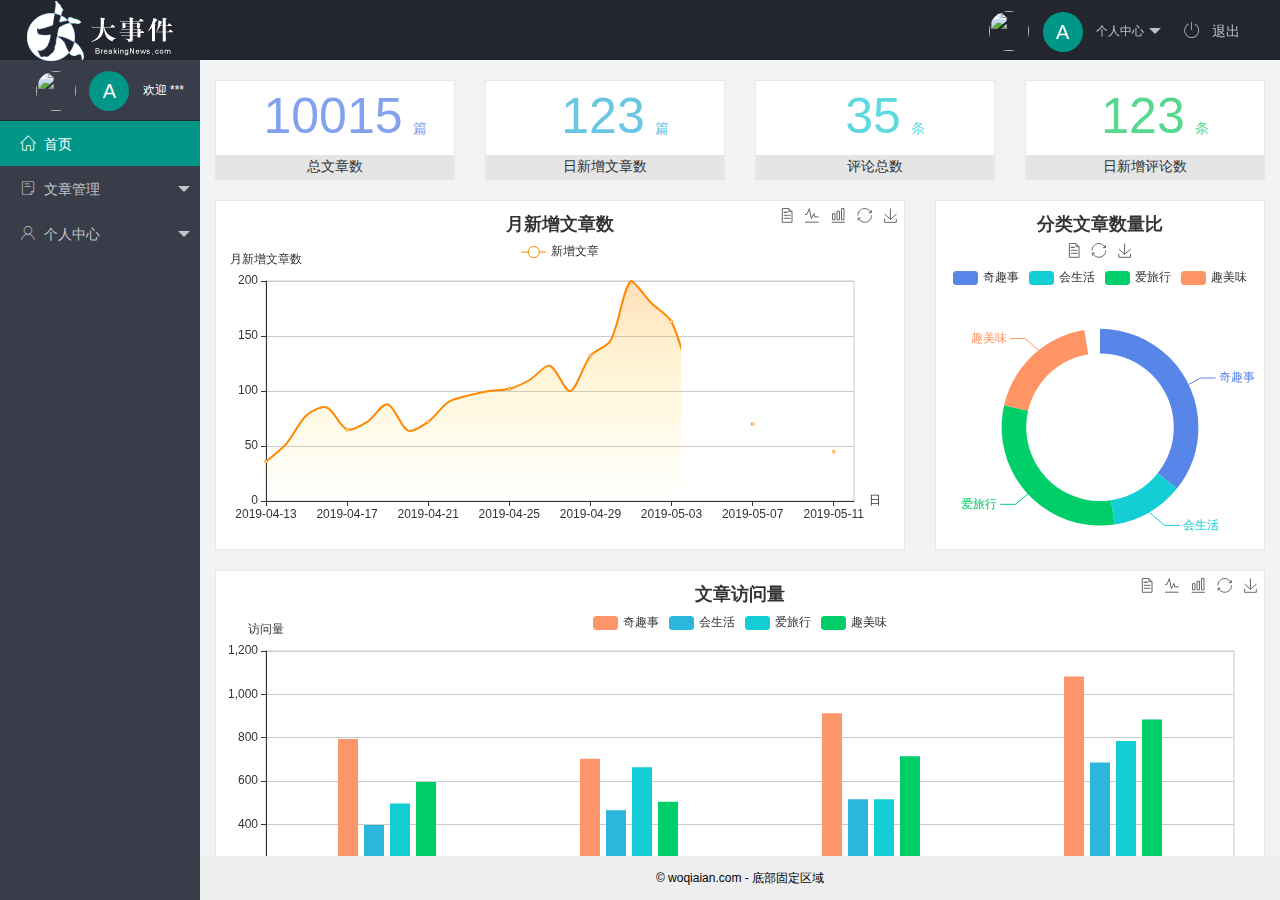
==== commit 386c549f: "完成个人中心功能的开发" ====
--- a/index.html
+++ b/index.html
@@ -13,7 +13,7 @@
     <link rel="stylesheet" href="./assets/css/index.css" />
 </head>
 
-<body>
+<body class="layui-layout-body">
     <div class="layui-layout layui-layout-admin">
         <div class="layui-header">
             <div class="layui-logo">
@@ -27,9 +27,9 @@
                         <span class="text-avatar">A</span> 个人中心
                     </a>
                     <dl class="layui-nav-child">
-                        <dd><a href="">基本资料</a></dd>
-                        <dd><a href="">更换头象</a></dd>
-                        <dd><a href="">重置密码</a></dd>
+                        <dd><a href="./user/user_info.html" target="fm">基本资料</a></dd>
+                        <dd><a href="./user/user_avatar.html" target="fm">更换头象</a></dd>
+                        <dd><a href="./user/user_pwd.html" target="fm">重置密码</a></dd>
                     </dl>
                 </li>
                 <li class="layui-nav-item"><a href="javascript:;" id="btnLogout"><span class="iconfont icon-tuichu"></span> 退出</a></li>
@@ -43,7 +43,7 @@
                     <span class="text-avatar">A</span>
                     <span id="welcome">欢迎 ***</span>
                 </div>
-                <!-- 左侧导航区域（可配合layui已有的垂直导航） -->
+                <!-- 左侧导航区域（可配s合layui已有的垂直导航） -->
                 <ul class="layui-nav layui-nav-tree" lay-shrink="all">
                     <li class="layui-nav-item layui-this"><a href="./home/dashboard.html" target="fm"><span class="iconfont icon-home"></span>首页</a></li>
                     <li class="layui-nav-item">
@@ -57,9 +57,9 @@
                     <li class="layui-nav-item">
                         <a href="javascript:;"><span class="iconfont icon-user"></span>个人中心</a>
                         <dl class="layui-nav-child">
-                            <dd><a href="javascript:;"><i class="layui-icon layui-icon-app"></i>   基本资料</a></dd>
+                            <dd><a href="./user/user_info.html" target="fm"><i class="layui-icon layui-icon-app"></i>   基本资料</a></dd>
                             <dd><a href="javascript:;"><i class="layui-icon layui-icon-app"></i>   更换头象</a></dd>
-                            <dd><a href="javascript:;"><i class="layui-icon layui-icon-app"></i>   重置密码</a></dd>
+                            <dd><a href="/user/user_pwd.html" target="fm"><i class="layui-icon layui-icon-app"></i>   重置密码</a></dd>
                         </dl>
                     </li>
                 </ul>
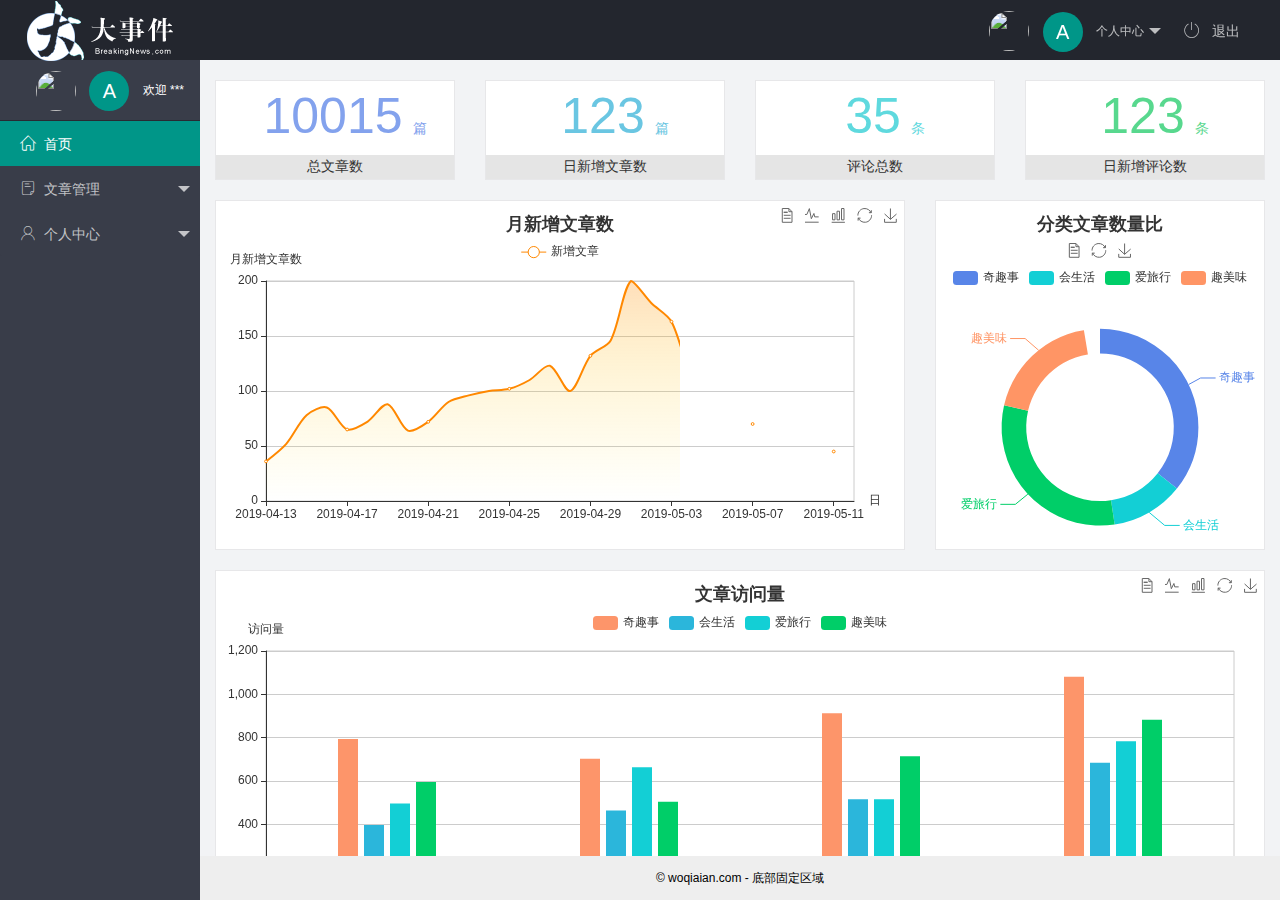
==== commit c47961fd: "完成了文章功能的开发" ====
--- a/index.html
+++ b/index.html
@@ -49,9 +49,9 @@
                     <li class="layui-nav-item">
                         <a class="" href="javascript:;"><span class="iconfont icon-16"></span>文章管理</a>
                         <dl class="layui-nav-child">
-                            <dd><a href="javascript:;"><i class="layui-icon layui-icon-app"></i>   文章类别</a></dd>
-                            <dd><a href="javascript:;"><i class="layui-icon layui-icon-app"></i>   文章列表</a></dd>
-                            <dd><a href="javascript:;"><i class="layui-icon layui-icon-app"></i>   文章发布</a></dd>
+                            <dd><a href="./article/art_cate.html" target="fm"><i class="layui-icon layui-icon-app"></i>   文章类别</a></dd>
+                            <dd><a href="./article/art_list.html" target="fm"><i class="layui-icon layui-icon-app"></i>   文章列表</a></dd>
+                            <dd><a href="./article/art_pub.html" target="fm"><i class="layui-icon layui-icon-app"></i>   文章发布</a></dd>
                         </dl>
                     </li>
                     <li class="layui-nav-item">
@@ -77,6 +77,8 @@
         </div>
     </div>
 
+
+
     <!-- 导入layui  -->
     <script src="./assets/lib/layui/layui.all.js"></script>
     <!-- 导入jquery  -->
